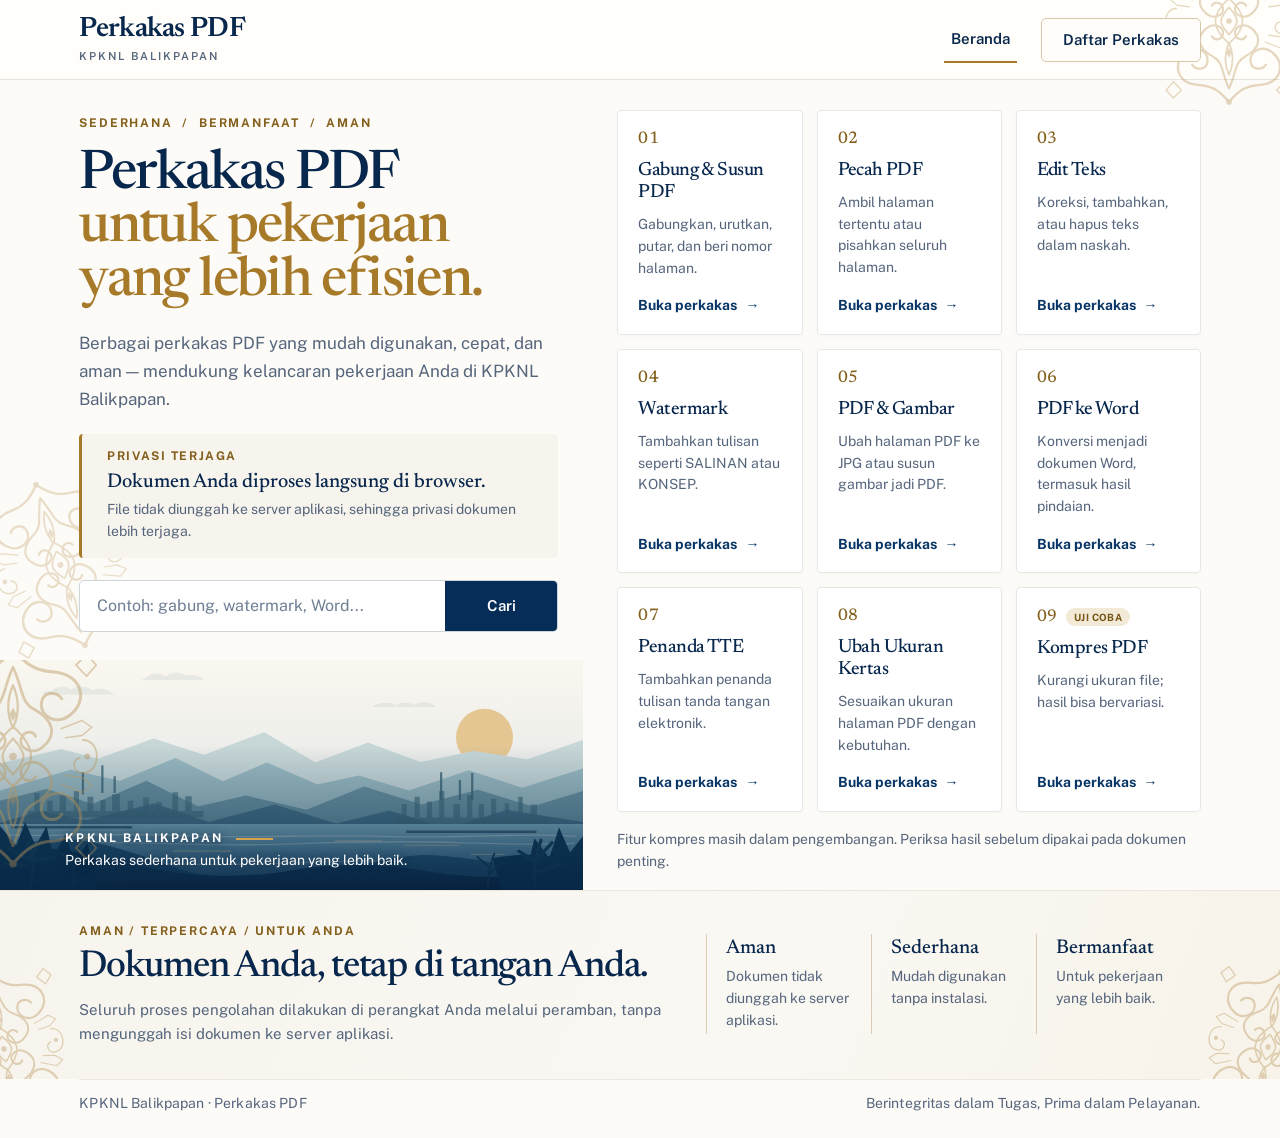
==== index.html @ 6760c109 "Satukan tipografi dan tampilan alat dengan beranda editorial - gaya.css ditulis ulang menjadi satu l" ====
<!DOCTYPE html>
<html lang="id">
<head>
<meta charset="utf-8">
<meta name="viewport" content="width=device-width, initial-scale=1">
<meta name="description" content="Perkakas PDF KPKNL Balikpapan. Gabung, pecah, koreksi, konversi, dan kelola PDF langsung di peramban.">
<title>Perkakas PDF — KPKNL Balikpapan</title>
<link rel="stylesheet" href="gaya.css">
<link rel="stylesheet" href="editorial.css">
</head>
<body class="beranda-editorial">
<a class="lewati-konten" href="#konten">Lewati navigasi</a>

<main id="konten" class="editorial-halaman">
  <div class="editorial-split">
    <div class="editorial-cerita">
      <section class="editorial-pembuka" aria-labelledby="judul-utama">
        <p class="editorial-label">SEDERHANA <span>/</span> BERMANFAAT <span>/</span> AMAN</p>
        <h1 id="judul-utama">Perkakas PDF <span>untuk pekerjaan yang lebih efisien.</span></h1>
        <p class="editorial-deskripsi">Berbagai perkakas PDF yang mudah digunakan, cepat, dan aman — mendukung kelancaran pekerjaan Anda di KPKNL Balikpapan.</p>

        <div class="editorial-privasi">
          <p class="editorial-privasi-label">PRIVASI TERJAGA</p>
          <strong>Dokumen Anda diproses langsung di browser.</strong>
          <p>File tidak diunggah ke server aplikasi, sehingga privasi dokumen lebih terjaga.</p>
        </div>

        <form class="editorial-cari" role="search" id="cariPerkakas">
          <label for="cariAlat" class="sr-only">Cari perkakas PDF</label>
          <div class="editorial-cari-baris">
            <input type="search" id="cariAlat" name="q" autocomplete="off" placeholder="Contoh: gabung, watermark, Word..." aria-controls="daftarAlat">
            <button type="submit">Cari <span aria-hidden="true">→</span></button>
          </div>
          <p class="editorial-bantuan sr-only">Ketik nama atau kegunaan alat; daftar di sebelah akan tersaring.</p>
        </form>
      </section>

      <figure class="editorial-lanskap">
        <img src="ilustrasi-pesisir.svg" alt="Ilustrasi pesisir Kalimantan dengan perbukitan, perairan, dan siluet kota" width="900" height="360">
        <figcaption>
          <span>KPKNL BALIKPAPAN <i aria-hidden="true"></i></span>
          <span>Perkakas sederhana untuk pekerjaan yang lebih baik.</span>
        </figcaption>
      </figure>
    </div>

    <section class="editorial-alat" id="alat" aria-labelledby="judul-alat">
      <header class="editorial-alat-kepala">
        <h2 id="judul-alat" class="sr-only">Daftar Perkakas PDF</h2>
        <p class="editorial-jumlah sr-only" id="jumlahAlat" role="status" aria-live="polite">9 perkakas tersedia</p>
      </header>

      <div class="editorial-kartu-grid" id="daftarAlat">
        <a class="editorial-kartu" href="gabung.html" data-cari="gabung susun halaman urut putar hapus nomor">
          <span class="editorial-kartu-nomor">01</span><strong>Gabung &amp; Susun PDF</strong>
          <span>Gabungkan, urutkan, putar, dan beri nomor halaman.</span><span class="editorial-buka">Buka perkakas <span aria-hidden="true">→</span></span>
        </a>
        <a class="editorial-kartu" href="pecah.html" data-cari="pecah pisah ekstrak halaman">
          <span class="editorial-kartu-nomor">02</span><strong>Pecah PDF</strong>
          <span>Ambil halaman tertentu atau pisahkan seluruh halaman.</span><span class="editorial-buka">Buka perkakas <span aria-hidden="true">→</span></span>
        </a>
        <a class="editorial-kartu" href="koreksi.html" data-cari="edit teks koreksi sunting isi pdf">
          <span class="editorial-kartu-nomor">03</span><strong>Edit Teks</strong>
          <span>Koreksi, tambahkan, atau hapus teks dalam naskah.</span><span class="editorial-buka">Buka perkakas <span aria-hidden="true">→</span></span>
        </a>
        <a class="editorial-kartu" href="tanda-air.html" data-cari="watermark tanda air salinan konsep">
          <span class="editorial-kartu-nomor">04</span><strong>Watermark</strong>
          <span>Tambahkan tulisan seperti SALINAN atau KONSEP.</span><span class="editorial-buka">Buka perkakas <span aria-hidden="true">→</span></span>
        </a>
        <a class="editorial-kartu" href="gambar.html" data-cari="pdf gambar jpg png konversi foto">
          <span class="editorial-kartu-nomor">05</span><strong>PDF &amp; Gambar</strong>
          <span>Ubah halaman PDF ke JPG atau susun gambar jadi PDF.</span><span class="editorial-buka">Buka perkakas <span aria-hidden="true">→</span></span>
        </a>
        <a class="editorial-kartu" href="word.html" data-cari="pdf ke word docx ocr pindai konversi">
          <span class="editorial-kartu-nomor">06</span><strong>PDF ke Word</strong>
          <span>Konversi menjadi dokumen Word, termasuk hasil pindaian.</span><span class="editorial-buka">Buka perkakas <span aria-hidden="true">→</span></span>
        </a>
        <a class="editorial-kartu" href="penanda.html" data-cari="penanda tte elektronik tandatangan tanda tangan">
          <span class="editorial-kartu-nomor">07</span><strong>Penanda TTE</strong>
          <span>Tambahkan penanda tulisan tanda tangan elektronik.</span><span class="editorial-buka">Buka perkakas <span aria-hidden="true">→</span></span>
        </a>
        <a class="editorial-kartu" href="pengubah-uk.html" data-cari="ubah ukuran kertas a4 f4 legal halaman">
          <span class="editorial-kartu-nomor">08</span><strong>Ubah Ukuran Kertas</strong>
          <span>Sesuaikan ukuran halaman PDF dengan kebutuhan.</span><span class="editorial-buka">Buka perkakas <span aria-hidden="true">→</span></span>
        </a>
        <a class="editorial-kartu" href="kompres.html" data-cari="kompres kecilkan ukuran dpi optimasi uji coba">
          <span class="editorial-kartu-nomor">09 <small>UJI COBA</small></span><strong>Kompres PDF</strong>
          <span>Kurangi ukuran file; hasil bisa bervariasi.</span><span class="editorial-buka">Buka perkakas <span aria-hidden="true">→</span></span>
        </a>
      </div>
      <p class="editorial-kosong" id="alatKosong" hidden>Tidak ada perkakas yang cocok. Coba kata kunci lain.</p>
      <p class="editorial-keterangan">Fitur kompres masih dalam pengembangan. Periksa hasil sebelum dipakai pada dokumen penting.</p>
    </section>
  </div>

  <section class="editorial-penutup" aria-labelledby="judul-penutup">
    <div class="editorial-penutup-isi">
      <p class="editorial-label">AMAN / TERPERCAYA / UNTUK ANDA</p>
      <h2 id="judul-penutup">Dokumen Anda, tetap di tangan Anda.</h2>
      <p>Seluruh proses pengolahan dilakukan di perangkat Anda melalui peramban, tanpa mengunggah isi dokumen ke server aplikasi.</p>
    </div>
    <div class="editorial-nilai" aria-label="Keunggulan Perkakas PDF">
      <div><strong>Aman</strong><span>Dokumen tidak diunggah ke server aplikasi.</span></div>
      <div><strong>Sederhana</strong><span>Mudah digunakan tanpa instalasi.</span></div>
      <div><strong>Bermanfaat</strong><span>Untuk pekerjaan yang lebih baik.</span></div>
    </div>
  </section>
  <footer class="editorial-kaki">
    <span>KPKNL Balikpapan · Perkakas PDF</span>
    <span>Berintegritas dalam Tugas, Prima dalam Pelayanan.</span>
  </footer>
</main>

<script src="bersama.js"></script>
<script>
(function () {
  "use strict";
  const form = document.getElementById("cariPerkakas");
  const input = document.getElementById("cariAlat");
  const cards = Array.from(document.querySelectorAll(".editorial-kartu"));
  const status = document.getElementById("jumlahAlat");
  const kosong = document.getElementById("alatKosong");

  function cari() {
    const query = input.value.trim().toLocaleLowerCase("id");
    let terlihat = 0;
    for (const kartu of cards) {
      const teks = (kartu.textContent + " " + kartu.dataset.cari).toLocaleLowerCase("id");
      const cocok = !query || teks.includes(query);
      kartu.hidden = !cocok;
      if (cocok) terlihat++;
    }
    status.textContent = query ? terlihat + " dari " + cards.length + " perkakas cocok" : cards.length + " perkakas tersedia";
    kosong.hidden = terlihat > 0;
  }

  form.addEventListener("submit", function (e) {
    e.preventDefault();
    cari();
    document.getElementById("alat").scrollIntoView({ behavior: "auto", block: "start" });
  });
  input.addEventListener("input", cari);
  input.addEventListener("keydown", function (e) {
    if (e.key === "Escape" && input.value) {
      input.value = "";
      cari();
    }
  });
})();
</script>
</body>
</html>
---- gaya.css ----
/* ============================================================
   Gaya Bersama Perkakas PDF
   Bahasa desain mengikuti beranda (editorial.css). Judul memakai
   Newsreader, sedangkan isi, isian, dan tombol memakai Public Sans.
   Semua alat memakai berkas ini, jadi ubah warna atau ukuran huruf
   lewat variabel di :root, bukan langsung di tiap halaman.
   ============================================================ */

/* Satu-satunya tempat font dimuat. Halaman alat tidak perlu memasang
   tautan Google Fonts sendiri. */
@import url('https://fonts.googleapis.com/css2?family=Newsreader:opsz,wght@6..72,400;6..72,500;6..72,600&family=Public+Sans:wght@400;500;600;700&display=swap');

:root {
  /* Huruf */
  --huruf-judul: "Newsreader", Georgia, "Times New Roman", serif;
  --huruf-isi: "Public Sans", system-ui, -apple-system, "Segoe UI", sans-serif;

  /* Palet, disamakan dengan beranda */
  --biru-tua: #08274d;
  --biru: #1d4e86;
  --biru-hover: #16446e;
  --biru-muda: #eef2f6;
  --emas: #b8893a;          /* garis, sorotan, dan bingkai fokus */
  --emas-tua: #a77a2a;      /* garis tepi kabar dan penanda aktif */
  --emas-teks: #84601d;     /* teks emas berukuran kecil, kontras 5,5:1 */
  --emas-muda: #f7f4ed;
  --emas-garis: #d7c7aa;
  --putih: #ffffff;
  --latar: #fdfbf7;

  /* Teks dan garis. Kontras --tinta-lembut di atas latar 5,7:1. */
  --tinta: #13294a;
  --tinta-lembut: #55657c;
  --garis: #e6e2d9;
  --garis-fokus: #cfd6dd;

  /* Status */
  --bahaya: #b42318;
  --bahaya-muda: #fdf1ef;
  --hijau: #1b6b35;
  --hijau-muda: #eef7f0;

  /* Bentuk */
  --radius-sm: 4px;
  --radius-md: 6px;
  --radius-lg: 8px;
  --radius-xl: 12px;
  --bayangan-sm: 0 1px 4px rgba(12, 46, 79, 0.04);
  --bayangan-md: 0 3px 12px rgba(16, 43, 80, 0.07);
  --bayangan-lg: 0 10px 25px rgba(16, 43, 80, 0.10);
  --transisi: background-color .16s ease, border-color .16s ease, color .16s ease, box-shadow .16s ease;
}

* { box-sizing: border-box; }

html, body { margin: 0; padding: 0; }

body {
  background: var(--latar);
  color: var(--tinta);
  font-family: var(--huruf-isi);
  font-size: 16px;
  line-height: 1.6;
  -webkit-font-smoothing: antialiased;
  text-rendering: optimizeLegibility;
}

a { color: var(--biru); }
a:hover { color: var(--biru-hover); }

.bungkus {
  max-width: 920px;
  margin: 0 auto;
  padding: 8px 24px 48px;
}
.bungkus.lebar { max-width: 1160px; }

.sembunyi { display: none; }

.lewati-konten {
  position: fixed;
  left: 10px;
  top: -100px;
  padding: 12px 16px;
  z-index: 1000;
  background: var(--putih);
  color: var(--biru-tua);
  font-weight: 600;
}
.lewati-konten:focus { top: 8px; }

/* ---------- Menu atas, sama di beranda dan semua alat ---------- */
.menu {
  position: sticky;
  top: 0;
  z-index: 100;
  isolation: isolate;
  overflow: visible;
  background: #fffefa;
  border-bottom: 1px solid #e8e4db;
}
/* Ornamen Kalimantan di pojok kanan atas, sama seperti beranda. */
.menu::after {
  content: "";
  position: absolute;
  top: -64px;
  right: -34px;
  width: 170px;
  height: 170px;
  background: url("motif-kalimantan.svg") center / contain no-repeat;
  opacity: .37;
  z-index: -1;
  pointer-events: none;
}
.menu-isi {
  max-width: 1550px;
  margin: 0 auto;
  min-height: 79px;
  padding: 10px clamp(18px, 6.2vw, 94px);
  display: flex;
  align-items: center;
  gap: 14px;
  background: transparent !important;
}
.menu-nama {
  margin-right: auto;
  color: var(--biru-tua);
  font: 600 28px/1.05 var(--huruf-judul);
  letter-spacing: -.025em;
  text-decoration: none;
}
.menu-nama:hover { color: var(--biru-tua); }
.menu-nama small {
  display: block;
  margin-top: 4px;
  color: var(--tinta-lembut);
  font: 600 11px/1.4 var(--huruf-isi);
  letter-spacing: .18em;
}
.menu-beranda {
  color: var(--biru-tua);
  font-size: 15px;
  font-weight: 600;
  text-decoration: none;
  padding: 10px 7px;
  margin-right: 10px;
  border-bottom: 2px solid transparent;
}
.menu-beranda:hover { color: var(--biru-tua); border-bottom-color: var(--emas-garis); }
.menu-beranda[aria-current="page"] { border-bottom-color: var(--emas-tua); }
.menu-nama:focus-visible,
.menu-beranda:focus-visible { outline: 3px solid var(--emas-tua); outline-offset: 3px; }

.menu-dropdown-wrapper { position: relative; display: inline-block; }
.menu-dropdown-btn {
  display: flex;
  align-items: center;
  gap: 8px;
  padding: 12px 21px;
  background: #fffdfa;
  border: 1px solid var(--emas-garis);
  border-radius: 5px;
  color: var(--biru-tua);
  font: 600 15px/1.2 var(--huruf-isi);
  cursor: pointer;
  transition: var(--transisi);
}
.menu-dropdown-btn:hover,
.menu-dropdown-btn[aria-expanded="true"] { background: #f9f5ed; border-color: var(--emas-tua); }
.menu-dropdown-btn:focus-visible { outline: 3px solid var(--emas-tua); outline-offset: 3px; }
.menu-dropdown-btn .panah { font-size: 11px; transition: transform .2s ease; }
.menu-dropdown-wrapper.terbuka .menu-dropdown-btn .panah { transform: rotate(180deg); }

.menu-dropdown-content {
  display: none;
  position: absolute;
  right: 0;
  top: calc(100% + 8px);
  min-width: 260px;
  max-height: min(70vh, 540px);
  overflow-y: auto;
  background: var(--putih);
  border: 1px solid var(--garis);
  border-radius: var(--radius-sm);
  box-shadow: var(--bayangan-lg);
  z-index: 1000;
}
.menu-dropdown-wrapper.terbuka .menu-dropdown-content { display: block; }
.menu-dropdown-content a {
  display: block;
  padding: 12px 18px;
  color: var(--tinta) !important;
  font-size: 15px;
  font-weight: 500;
  text-decoration: none;
  border-bottom: 1px solid var(--garis);
  border-left: 3px solid transparent;
  transition: var(--transisi);
}
.menu-dropdown-content a:last-child { border-bottom: 0; }
.menu-dropdown-content a:hover { background: #f9f5ed; }
.menu-dropdown-content a.aktif {
  background: var(--emas-muda);
  border-left-color: var(--emas-tua);
  font-weight: 700;
}
.menu-dropdown-content a:focus-visible { outline: 3px solid var(--emas-tua); outline-offset: -3px; }

/* ---------- Kop halaman alat ----------
   Kop terang seperti bagian pembuka beranda, dengan label nomor perkakas
   berwarna emas, judul Newsreader, dan ornamen Kalimantan di kanan. */
.kop {
  position: relative;
  overflow: hidden;
  background: linear-gradient(110deg, #f9f6ef, var(--latar) 62%);
  border-bottom: 1px solid var(--garis);
  color: var(--biru-tua);
}
.kop::before {
  content: "";
  position: absolute;
  top: -40px;
  right: clamp(-90px, -4vw, -30px);
  width: 210px;
  height: 270px;
  background: url("motif-kalimantan.svg") center / contain no-repeat;
  opacity: .32;
  transform: rotate(12deg);
  pointer-events: none;
}
.kop-isi {
  position: relative;
  z-index: 1;
  max-width: 920px;
  margin: 0 auto;
  padding: 44px 24px 38px;
}
.kop-isi.lebar { max-width: 1160px; }
.kop-label {
  margin: 0 0 14px;
  color: var(--emas-teks);
  font-size: 12px;
  font-weight: 700;
  letter-spacing: .16em;
  line-height: 1.5;
  text-transform: uppercase;
}
.kop-label a { color: inherit; text-decoration: none; }
.kop-label a:hover { text-decoration: underline; }
.kop h1 {
  margin: 0 0 14px;
  color: var(--biru-tua);
  font: 500 clamp(38px, 4.6vw, 56px)/1.05 var(--huruf-judul);
  letter-spacing: -.03em;
}
.kop p {
  margin: 0;
  max-width: 62ch;
  color: var(--tinta-lembut);
  font-size: 17px;
  line-height: 1.65;
}
.kop em {
  color: var(--emas-teks);
  font-style: normal;
  font-weight: 600;
}

/* ---------- Bagian langkah ----------
   Tiap langkah menjadi panel putih bergaris tipis seperti kartu beranda,
   supaya urutan kerja mudah diikuti. */
section { padding-top: 0; }
.bungkus > section,
.bungkus > form > section {
  margin-top: 24px;
  padding: 28px 32px 32px;
  background: var(--putih);
  border: 1px solid var(--garis);
  border-radius: var(--radius-sm);
  box-shadow: var(--bayangan-sm);
}
.bungkus > section.sembunyi,
.bungkus > form > section.sembunyi { display: none; }

.nomor {
  margin: 0 0 6px;
  color: var(--emas-teks);
  font-family: var(--huruf-isi);
  font-size: 12px;
  font-weight: 700;
  letter-spacing: .16em;
  line-height: 1.5;
  text-transform: uppercase;
}

h2 {
  margin: 0 0 18px;
  color: var(--biru-tua);
  font: 500 30px/1.15 var(--huruf-judul);
  letter-spacing: -.02em;
}

h3 {
  margin: 0 0 10px;
  color: var(--biru-tua);
  font: 500 22px/1.2 var(--huruf-judul);
  letter-spacing: -.015em;
}

/* ---------- Kotak unggah ---------- */
.jatuhan {
  padding: 44px 28px;
  background: #fbfaf6;
  border: 1.5px dashed #abb9c9;
  border-radius: var(--radius-md);
  text-align: center;
  cursor: pointer;
  transition: var(--transisi);
}
.jatuhan:hover, .jatuhan.aktif { background: var(--emas-muda); border-color: var(--emas-tua); }
.jatuhan:focus-visible { outline: 3px solid var(--emas-tua); outline-offset: 3px; }
.jatuhan strong {
  display: block;
  margin-bottom: 6px;
  color: var(--biru-tua);
  font: 500 23px/1.25 var(--huruf-judul);
  letter-spacing: -.01em;
}
.jatuhan span { color: var(--tinta-lembut); font-size: 15px; }

/* Kabar yang muncul tepat di bawah kotak unggah diberi jarak. */
.jatuhan ~ .kabar { margin-top: 14px; }

.keterangan-berkas { margin-top: 14px; font-size: 15px; color: var(--tinta-lembut); }

/* ---------- Isian ---------- */
label {
  display: block;
  margin-bottom: 8px;
  color: var(--tinta);
  font-size: 15px;
  font-weight: 600;
}

/* 16px mencegah peramban ponsel memperbesar layar saat isian disentuh. */
input[type=text], input[type=number], input[type=search], select, textarea {
  width: 100%;
  padding: 11px 14px;
  font-family: inherit;
  font-size: 16px;
  color: var(--tinta);
  background: var(--putih);
  border: 1px solid var(--garis-fokus);
  border-radius: 5px;
  transition: var(--transisi);
}
input::placeholder, textarea::placeholder { color: #6f7f94; opacity: 1; }
textarea { min-height: 120px; line-height: 1.6; resize: vertical; }
input:focus-visible, select:focus-visible, textarea:focus-visible {
  outline: 3px solid #cad9e8;
  outline-offset: 1px;
  border-color: var(--biru);
}
input[type=checkbox], input[type=radio] { accent-color: var(--biru-tua); }

.isian { margin-bottom: 22px; }
.isian-baris { display: flex; gap: 20px; flex-wrap: wrap; }
.isian-baris .isian { flex: 1 1 220px; }

/* ---------- Tombol ---------- */
.tombol {
  display: inline-flex;
  align-items: center;
  justify-content: center;
  gap: 8px;
  min-height: 46px;
  padding: 11px 22px;
  font: 600 15px/1.25 var(--huruf-isi);
  color: var(--putih);
  background: var(--biru-tua);
  border: 1px solid var(--biru-tua);
  border-radius: 5px;
  cursor: pointer;
  transition: var(--transisi);
}
.tombol:hover { background: var(--biru-hover); border-color: var(--biru-hover); }
.tombol.sekunder { color: var(--biru-tua); background: var(--putih); border-color: var(--emas-garis); }
.tombol.sekunder:hover { background: #f9f5ed; border-color: var(--emas-tua); }
.tombol.kecil { min-height: 38px; padding: 7px 15px; font-size: 14px; }
.tombol:focus-visible { outline: 3px solid var(--emas-tua); outline-offset: 2px; }
/* Tombol mati tetap terbaca supaya pengguna tahu tombol itu ada. */
.tombol:disabled,
.tombol.sekunder:disabled {
  color: var(--tinta-lembut);
  background: #efede7;
  border-color: #e2ded4;
  cursor: not-allowed;
}

.baris-tombol { display: flex; gap: 12px; flex-wrap: wrap; margin-top: 26px; }

/* ---------- Kabar dan catatan ---------- */
.kabar {
  margin: 0 0 22px;
  padding: 14px 20px;
  font-size: 15px;
  line-height: 1.6;
  color: var(--tinta);
  background: var(--emas-muda);
  border-left: 3px solid var(--emas-tua);
  border-radius: var(--radius-sm);
}
.kabar.gagal { color: #8f1d14; background: var(--bahaya-muda); border-left-color: var(--bahaya); }
.kabar.beres { color: var(--hijau); background: var(--hijau-muda); border-left-color: var(--hijau); }
.kabar:empty { display: none; }
.kabar ul { margin: 8px 0 0 20px; padding: 0; }
.kabar b, .kabar strong { color: var(--biru-tua); }
.kabar.gagal b, .kabar.gagal strong { color: inherit; }
/* Catatan tetap di bagian atas alat, misalnya batas kemampuan alat.
   Judulnya memakai Newsreader seperti kotak privasi di beranda. */
.kabar.catatan > b:first-child {
  display: block;
  margin-bottom: 2px;
  font: 500 19px/1.3 var(--huruf-judul);
}

.petunjuk { margin-top: 14px; color: var(--tinta-lembut); font-size: 15px; line-height: 1.6; }

/* ---------- Komponen lama yang masih dipakai beberapa alat ---------- */
.janji {
  margin-top: 28px;
  padding: 22px 26px;
  background: var(--emas-muda);
  border-left: 3px solid var(--emas-tua);
  border-radius: var(--radius-sm);
}
.janji h3 { margin-top: 0; }
.janji p { margin: 0; color: var(--tinta-lembut); }

.petak {
  display: grid;
  gap: 14px;
  grid-template-columns: repeat(auto-fill, minmax(260px, 1fr));
  margin-top: 16px;
}
.kartu {
  display: flex;
  flex-direction: column;
  padding: 20px;
  color: inherit;
  text-decoration: none;
  background: var(--putih);
  border: 1px solid #e7e7e5;
  border-radius: var(--radius-sm);
  transition: var(--transisi);
}
.kartu:hover { border-color: #c6a36a; background: #fffdf8; }
.kartu:focus-visible { outline: 3px solid var(--emas-tua); outline-offset: 3px; }
.kartu strong {
  display: block;
  margin-bottom: 8px;
  color: var(--biru-tua);
  font: 500 22px/1.15 var(--huruf-judul);
}
.kartu span { font-size: 15px; line-height: 1.55; color: var(--tinta-lembut); }

/* ---------- Panggung kanvas dan rak halaman ---------- */
.panggung {
  position: relative;
  display: inline-block;
  max-width: 100%;
  overflow: hidden;
  background: var(--putih);
  border: 1px solid var(--garis);
  border-radius: var(--radius-sm);
  box-shadow: var(--bayangan-md);
}
.panggung canvas { display: block; max-width: 100%; height: auto; }

.rak {
  display: grid;
  gap: 16px;
  grid-template-columns: repeat(auto-fill, minmax(150px, 1fr));
  margin-top: 12px;
}
.ubin {
  position: relative;
  padding: 10px;
  text-align: center;
  background: var(--putih);
  border: 1px solid var(--garis);
  border-radius: var(--radius-sm);
  transition: var(--transisi);
}
.ubin.terpilih { background: var(--emas-muda); border-color: var(--emas); box-shadow: 0 0 0 2px var(--emas); }
.ubin.dibuang { opacity: .35; filter: grayscale(1); }
.ubin canvas {
  display: block;
  max-width: 100%;
  height: auto;
  margin: 0 auto;
  border: 1px solid var(--garis);
  border-radius: 3px;
}
.ubin-nomor { margin-top: 8px; color: var(--biru-tua); font-size: 14px; font-weight: 700; }
.ubin-alat { display: flex; flex-wrap: wrap; justify-content: center; gap: 4px; margin-top: 8px; }
.ubin-alat button {
  min-height: 34px;
  padding: 6px 10px;
  font: 600 13px/1.2 var(--huruf-isi);
  color: var(--biru-tua);
  background: var(--putih);
  border: 1px solid var(--garis-fokus);
  border-radius: var(--radius-sm);
  cursor: pointer;
  transition: var(--transisi);
}
.ubin-alat button:hover { background: #f9f5ed; border-color: var(--emas-tua); }
.ubin-alat button:focus-visible { outline: 2px solid var(--emas-tua); outline-offset: 1px; }

/* ---------- Daftar berkas ---------- */
.daftar { list-style: none; margin: 12px 0 0; padding: 0; }
.daftar li {
  display: flex;
  align-items: center;
  gap: 16px;
  margin-bottom: 10px;
  padding: 14px 18px;
  background: var(--putih);
  border: 1px solid var(--garis);
  border-radius: var(--radius-sm);
  transition: var(--transisi);
}
.daftar li:hover { border-color: var(--garis-fokus); }
.daftar .urut { min-width: 28px; color: var(--emas-teks); font: 500 17px/1 var(--huruf-judul); }
.daftar .nama {
  flex: 1;
  overflow: hidden;
  text-overflow: ellipsis;
  white-space: nowrap;
  font-size: 15px;
  font-weight: 500;
}
.daftar .rinci { font-size: 14px; color: var(--tinta-lembut); white-space: nowrap; }

/* ---------- Kaki halaman, sama dengan kaki beranda ---------- */
footer {
  display: flex;
  justify-content: space-between;
  flex-wrap: wrap;
  gap: 6px 24px;
  margin-top: 56px;
  padding: 16px 0 8px;
  border-top: 1px solid var(--garis);
  color: var(--tinta-lembut);
  font-size: 14px;
  line-height: 1.55;
}

/* ---------- Ponsel ---------- */
@media (max-width: 700px) {
  .menu-isi { min-height: 69px; padding: 10px 18px; gap: 8px; }
  .menu-nama { font-size: 23px; }
  .menu-nama small { font-size: 10px; letter-spacing: .14em; }
  .menu-beranda { display: none; }
  .menu-dropdown-btn { padding: 11px 13px; font-size: 14px; }
  .menu-dropdown-content { max-width: min(90vw, 320px); }
  .kop-isi { padding: 32px 18px 28px; }
  .kop p { font-size: 16px; }
  .kop::before { width: 140px; height: 180px; top: -30px; right: -60px; opacity: .25; }
  .bungkus { padding: 4px 14px 40px; }
  .bungkus > section,
  .bungkus > form > section { margin-top: 16px; padding: 22px 18px 24px; }
  h2 { font-size: 26px; }
  .jatuhan { padding: 32px 18px; }
  .jatuhan strong { font-size: 21px; }
}

@media (prefers-reduced-motion: reduce) {
  * { transition: none !important; animation: none !important; }
}
---- editorial.css ----
/*
 * Perkakas PDF | Editorial Split v2
 * Dirancang mengikuti mockup terpilih: 3 × 3 tool catalog, kiri narasi,
 * ilustrasi pesisir, dan ornamen geometris/organik terinspirasi Kalimantan.
 * Semua aturan beranda dibatasi ke body.beranda-editorial.
 */
body.beranda-editorial {
  --editorial-navy: #08274d;
  --editorial-gold: #a77a2a;
  --editorial-muted: #55657c;
  --editorial-gold-text: #84601d;
  --editorial-paper: #fdfbf7;
  --editorial-line: #e9e5dd;
  --editorial-gutter: clamp(18px, 6.2vw, 94px);
  --editorial-column-gap: clamp(22px, 3.85vw, 56px);
  margin: 0;
  background: var(--editorial-paper);
  color: var(--editorial-navy);
  font-family: "Public Sans", sans-serif;
  font-size: 15px;
}
.beranda-editorial *,
.beranda-editorial *::before,
.beranda-editorial *::after { box-sizing: border-box; }
.beranda-editorial body::before,
body.beranda-editorial::before { display: none !important; }
.beranda-editorial .sr-only {
  position: absolute !important;
  width: 1px !important;
  height: 1px !important;
  padding: 0 !important;
  margin: -1px !important;
  overflow: hidden !important;
  clip: rect(0, 0, 0, 0) !important;
  white-space: nowrap !important;
  border: 0 !important;
}

/* Menu atas kini diatur bersama di gaya.css supaya sama di semua halaman. */

/* Editorial split: kanan mulai dengan alat, bukan blok header tambahan. */
.beranda-editorial .editorial-halaman {
  max-width: 1550px;
  margin: 0 auto;
  padding: 0 var(--editorial-gutter);
}
.beranda-editorial .editorial-split {
  display: grid;
  grid-template-columns: minmax(0, .456fr) minmax(0, .544fr);
  column-gap: var(--editorial-column-gap);
  align-items: stretch;
}
.beranda-editorial .editorial-cerita {
  min-width: 0;
  display: flex;
  flex-direction: column;
  position: relative;
}
.beranda-editorial .editorial-cerita::before {
  content: "";
  position: absolute;
  top: 340px;
  left: calc(var(--editorial-gutter) * -1.12);
  width: clamp(90px, 11vw, 160px);
  height: 290px;
  background: url("motif-kalimantan.svg") center / contain no-repeat;
  opacity: .29;
  pointer-events: none;
  transform: rotate(-17deg);
}
.beranda-editorial .editorial-pembuka {
  z-index: 1;
  padding: 34px 10px 0 0;
}
.beranda-editorial .editorial-label {
  color: var(--editorial-gold-text);
  font-family: "Public Sans", sans-serif;
  font-size: 12px;
  font-weight: 700;
  letter-spacing: .15em;
  line-height: 1.55;
  text-transform: uppercase;
}
.beranda-editorial .editorial-pembuka > .editorial-label { margin: 0 0 16px; }
.beranda-editorial .editorial-label span { padding: 0 5px; }
.beranda-editorial h1,
.beranda-editorial h2,
.beranda-editorial .editorial-kartu strong {
  font-family: "Newsreader", Georgia, serif;
  letter-spacing: -.03em;
  font-weight: 500;
}
.beranda-editorial h1 {
  color: var(--editorial-navy);
  font-size: clamp(44px, 4.25vw, 65px);
  line-height: .99;
  margin: 0 0 19px;
  max-width: 600px;
}
.beranda-editorial h1 span { display: block; color: var(--editorial-gold); }
.beranda-editorial .editorial-deskripsi {
  max-width: 53ch;
  color: var(--editorial-muted);
  font-size: 17px;
  font-weight: 400;
  line-height: 1.65;
  margin: 0 0 21px;
}
.beranda-editorial .editorial-privasi {
  background: #f7f4ed;
  border: 0;
  border-left: 3px solid var(--editorial-gold);
  border-radius: 4px;
  display: block;
  padding: 13px 21px 15px 25px;
  margin: 0 0 22px;
  max-width: 600px;
  min-height: 105px;
}
.beranda-editorial .editorial-privasi .editorial-privasi-label {
  font-size: 12px;
  line-height: 1.5;
  letter-spacing: .13em;
  color: var(--editorial-gold-text);
  font-weight: 700;
  margin: 0 0 5px;
}
.beranda-editorial .editorial-privasi strong {
  display: block;
  font: 500 20px/1.25 "Newsreader", Georgia, serif;
  color: var(--editorial-navy);
  margin: 0 0 4px;
}
.beranda-editorial .editorial-privasi > p:last-child {
  border: 0;
  padding: 0;
  margin: 0;
  font-size: 14px;
  line-height: 1.55;
  color: var(--editorial-muted);
}
.beranda-editorial .editorial-cari {
  display: block;
  margin: 0;
  max-width: 600px;
}
.beranda-editorial .editorial-cari-baris {
  display: flex;
  overflow: hidden;
  background: white;
  border: 1px solid #ced5da;
  border-radius: 5px;
}
.beranda-editorial .editorial-cari-baris:focus-within { outline: 3px solid #cad9e8; outline-offset: 1px; }
.beranda-editorial #cariAlat {
  flex: 1 1 auto;
  min-width: 0;
  margin: 0;
  width: 100%;
  border: 0;
  border-radius: 0;
  outline: 0;
  box-shadow: none;
  background: transparent;
  color: var(--editorial-navy);
  font-size: 16px;
  min-height: 50px;
  padding: 12px 17px;
}
.beranda-editorial #cariAlat::placeholder { color: #6f7f94; opacity: 1; }
.beranda-editorial .editorial-cari button {
  flex: none;
  min-width: 112px;
  min-height: 48px;
  border: 0;
  border-radius: 0;
  background: #062d58;
  color: white;
  font: 600 15px "Public Sans", sans-serif;
  cursor: pointer;
  padding: 10px 19px;
}
.beranda-editorial .editorial-cari button:hover { background: #16446e; }
.beranda-editorial .editorial-cari button:focus-visible { outline: 3px solid #c5a15b; outline-offset: -3px; }
.beranda-editorial .editorial-cari button span { display: none; }

/* Artwork pesisir: full bleed ke tepi kiri, captions di atas artwork. */
.beranda-editorial .editorial-lanskap {
  margin: auto -15px 0 calc(var(--editorial-gutter) * -1);
  position: relative;
  overflow: hidden;
  height: clamp(215px, 18vw, 264px);
  background: #a6bbc2;
}
.beranda-editorial .editorial-lanskap::before {
  content: "";
  position: absolute;
  z-index: 1;
  width: 180px;
  height: 240px;
  top: -24px;
  left: -77px;
  background: url("motif-kalimantan.svg") center / contain no-repeat;
  opacity: .43;
  pointer-events: none;
}
.beranda-editorial .editorial-lanskap::after {
  content: "";
  position: absolute;
  inset: 37% 0 0;
  background: linear-gradient(to bottom, transparent, rgba(3,34,61,.25) 45%, rgba(3,30,59,.65));
  pointer-events: none;
}
.beranda-editorial .editorial-lanskap img {
  display: block;
  width: 100%;
  height: 100%;
  object-fit: cover;
  object-position: center 48%;
}
.beranda-editorial .editorial-lanskap figcaption {
  z-index: 2;
  position: absolute;
  left: clamp(36px,5.1vw,82px);
  bottom: 20px;
  right: 18px;
  color: #fff;
  display: grid;
  gap: 4px;
  font-size: 14px;
  line-height: 1.4;
  text-shadow: 0 1px 8px #102943;
}
.beranda-editorial .editorial-lanskap figcaption span:first-child {
  font-size: 12px;
  font-weight: 700;
  letter-spacing: .18em;
}
.beranda-editorial .editorial-lanskap figcaption i {
  display: inline-block;
  background: #d4a34d;
  width: 37px;
  height: 2px;
  margin-left: 8px;
  vertical-align: middle;
}

/* 9 alat yang benar-benar ada, 3 kolom seperti mockup pada desktop. */
.beranda-editorial .editorial-alat {
  padding: 30px 0 18px;
  min-width: 0;
  scroll-margin-top: 95px;
}
.beranda-editorial .editorial-alat-kepala { margin: 0; padding: 0; }
.beranda-editorial .editorial-kartu-grid {
  display: grid;
  grid-template-columns: repeat(3, minmax(0,1fr));
  grid-auto-rows: minmax(209px,auto);
  gap: 14px;
}
.beranda-editorial .editorial-kartu {
  display: flex;
  flex-direction: column;
  align-items: flex-start;
  min-width: 0;
  min-height: 209px;
  padding: 20px 20px 18px;
  background: #fff;
  border: 1px solid #e7e7e5;
  border-radius: 4px;
  color: var(--editorial-navy);
  text-decoration: none;
  box-shadow: 0 1px 6px rgba(12,46,79,.022);
  transition: border-color .16s ease, background-color .16s ease;
}
.beranda-editorial .editorial-kartu:hover {
  border-color: #c6a36a;
  background: #fffdf8;
  transform: none;
  box-shadow: 0 1px 8px rgba(12,46,79,.045);
}
.beranda-editorial .editorial-kartu:focus-visible { outline: 3px solid var(--editorial-gold); outline-offset: 3px; }
.beranda-editorial .editorial-kartu[hidden] { display: none !important; }
.beranda-editorial .editorial-kartu-nomor {
  display: flex;
  flex-wrap: wrap;
  align-items: center;
  column-gap: 8px;
  row-gap: 3px;
  font: 500 17px/1 "Newsreader", Georgia, serif;
  letter-spacing: .04em;
  color: var(--editorial-gold-text);
  margin-bottom: 12px;
}
.beranda-editorial .editorial-kartu-nomor small {
  display: inline-block;
  margin: 0;
  padding: 4px 8px;
  background: #f2e9d7;
  border-radius: 12px;
  color: #765412;
  font: 700 10px/1 "Public Sans",sans-serif;
  letter-spacing: .04em;
}
.beranda-editorial .editorial-kartu strong {
  display: block;
  color: var(--editorial-navy);
  font-size: clamp(17px, 1.5vw, 22px);
  line-height: 1.15;
  margin: 0 0 10px;
  overflow-wrap: break-word;
}
.beranda-editorial .editorial-kartu > span:nth-child(3) {
  color: var(--editorial-muted);
  font-size: 14px;
  line-height: 1.55;
}
.beranda-editorial .editorial-kartu .editorial-buka {
  margin-top: auto;
  padding-top: 17px;
  color: #073565;
  font-size: 14px;
  font-weight: 700;
  line-height: 1.4;
}
.beranda-editorial .editorial-kartu .editorial-buka span { margin-left: 5px; }
.beranda-editorial .editorial-keterangan {
  color: var(--editorial-muted);
  font-size: 14px;
  line-height: 1.55;
  margin: 17px 0 0;
}
.beranda-editorial .editorial-kosong {
  background: #f8f4eb;
  padding: 18px 22px;
  border-left: 3px solid #aa8444;
  color: var(--editorial-muted);
  font-size: 15px;
}
.beranda-editorial .editorial-kosong[hidden] { display: none; }

/* Pita privasi: layout editorial dengan 3 butir manfaat. */
.beranda-editorial .editorial-penutup {
  margin: 0 calc(var(--editorial-gutter) * -1);
  padding: 31px var(--editorial-gutter) 33px;
  background: linear-gradient(110deg,#f7f4ed,#faf8f3 60%,#f7f3e9);
  border-top: 1px solid #ece5d9;
  border-bottom: 0;
  border-radius: 0;
  display: grid;
  grid-template-columns: minmax(0,1.18fr) minmax(0,1fr);
  align-items: center;
  gap: 43px;
  position: relative;
  overflow: hidden;
}
.beranda-editorial .editorial-penutup::before,
.beranda-editorial .editorial-penutup::after {
  content: "";
  position: absolute;
  pointer-events: none;
  background: url("motif-kalimantan.svg") center / contain no-repeat;
  opacity: .4;
  width: 128px;
  height: 180px;
}
.beranda-editorial .editorial-penutup::before { left: -60px; bottom: -60px; transform: rotate(-10deg); }
.beranda-editorial .editorial-penutup::after { right: -52px; bottom: -58px; transform: rotate(10deg); }
.beranda-editorial .editorial-penutup-isi { position: relative; z-index: 1; }
.beranda-editorial .editorial-penutup .editorial-label { margin: 0 0 8px; }
.beranda-editorial .editorial-penutup h2 {
  color: var(--editorial-navy);
  font-size: clamp(26px, 2.9vw, 42px);
  line-height: 1.05;
  margin: 0 0 10px;
}
.beranda-editorial .editorial-penutup-isi > p:last-child {
  color: var(--editorial-muted);
  font-size: 15px;
  line-height: 1.6;
  margin: 0;
}
.beranda-editorial .editorial-nilai {
  display: grid;
  grid-template-columns: repeat(3,minmax(0,1fr));
  position: relative;
  z-index: 1;
}
.beranda-editorial .editorial-nilai > div { min-width: 0; padding: 3px 19px; border-left: 1px solid #daccb2; }
.beranda-editorial .editorial-nilai strong {
  display: block;
  font: 500 20px/1.15 "Newsreader",Georgia,serif;
  color: var(--editorial-navy);
  margin-bottom: 6px;
}
.beranda-editorial .editorial-nilai span { display: block; font-size: 14px; line-height: 1.55; color: var(--editorial-muted); }
.beranda-editorial .editorial-kaki {
  margin: 0;
  border-top: 1px solid #eee9e0;
  padding: 13px 0 23px;
  display: flex;
  justify-content: space-between;
  flex-wrap: wrap;
  gap: 5px 20px;
  color: var(--editorial-muted);
  font-size: 14px;
  letter-spacing: .01em;
}
.beranda-editorial .editorial-kaki::before,
.beranda-editorial .editorial-kaki::after { display: none; }

/* Responsive: desktop 3 × 3, medium 2 kolom, mobile 1 kolom. */
@media (max-width: 1230px) and (min-width: 1041px) {
  .beranda-editorial .editorial-kartu-grid { grid-template-columns: repeat(2,minmax(0,1fr)); }
  .beranda-editorial .editorial-kartu { min-height: 158px; }
  .beranda-editorial .editorial-pembuka { padding-top: 30px; }
  .beranda-editorial h1 { font-size: clamp(43px,4.35vw,55px); }
}
@media (max-width: 1040px) {
  .beranda-editorial .editorial-split { grid-template-columns: 1fr; }
  .beranda-editorial .editorial-pembuka { padding: 38px 0 30px; }
  .beranda-editorial h1 { max-width: 680px; font-size: clamp(48px, 6.3vw, 73px); }
  .beranda-editorial .editorial-deskripsi { max-width: 620px; }
  .beranda-editorial .editorial-privasi,
  .beranda-editorial .editorial-cari { max-width: 620px; }
  .beranda-editorial .editorial-lanskap { margin: 10px calc(var(--editorial-gutter) * -1) 0; height: 265px; }
  .beranda-editorial .editorial-cerita::before { left: -70px; top: 350px; }
  .beranda-editorial .editorial-alat { padding: 29px 0 35px; }
  .beranda-editorial .editorial-kartu-grid { grid-template-columns: repeat(3, minmax(0,1fr)); grid-auto-rows: minmax(185px,auto); }
  .beranda-editorial .editorial-kartu { min-height: 185px; }
  .beranda-editorial .editorial-penutup { grid-template-columns: 1fr; gap: 24px; }
  .beranda-editorial .editorial-nilai { max-width: 690px; }
}
@media (max-width: 700px) {
  .beranda-editorial .editorial-pembuka { padding: 30px 0 24px; }
  .beranda-editorial h1 { font-size: clamp(42px, 9.5vw, 64px); }
  .beranda-editorial .editorial-deskripsi { font-size: 16px; }
  .beranda-editorial .editorial-kartu-grid { grid-template-columns: repeat(2,minmax(0,1fr)); grid-auto-rows: minmax(175px,auto); gap: 11px; }
  .beranda-editorial .editorial-kartu { padding: 16px 15px; min-height: 175px; }
  .beranda-editorial .editorial-kartu strong { font-size: 19px; }
  .beranda-editorial .editorial-kartu > span:nth-child(3) { font-size: 14px; }
  .beranda-editorial .editorial-lanskap { height: 225px; }
  .beranda-editorial .editorial-nilai { gap: 0; }
  .beranda-editorial .editorial-nilai > div { padding: 3px 12px; }
}
@media (max-width: 440px) {
  .beranda-editorial .editorial-kartu-grid { grid-template-columns: 1fr; grid-auto-rows: auto; }
  .beranda-editorial .editorial-kartu { min-height: 120px; }
  .beranda-editorial .editorial-kartu strong { font-size: 22px; }
  .beranda-editorial .editorial-kartu-nomor { margin-bottom: 6px; }
  .beranda-editorial .editorial-privasi { padding: 14px 17px; }
  .beranda-editorial .editorial-cari button { min-width: 80px; }
  .beranda-editorial .editorial-nilai { grid-template-columns: 1fr; gap: 15px; }
}
@media (prefers-reduced-motion: reduce) {
  .beranda-editorial .editorial-kartu { transition: none; }
}
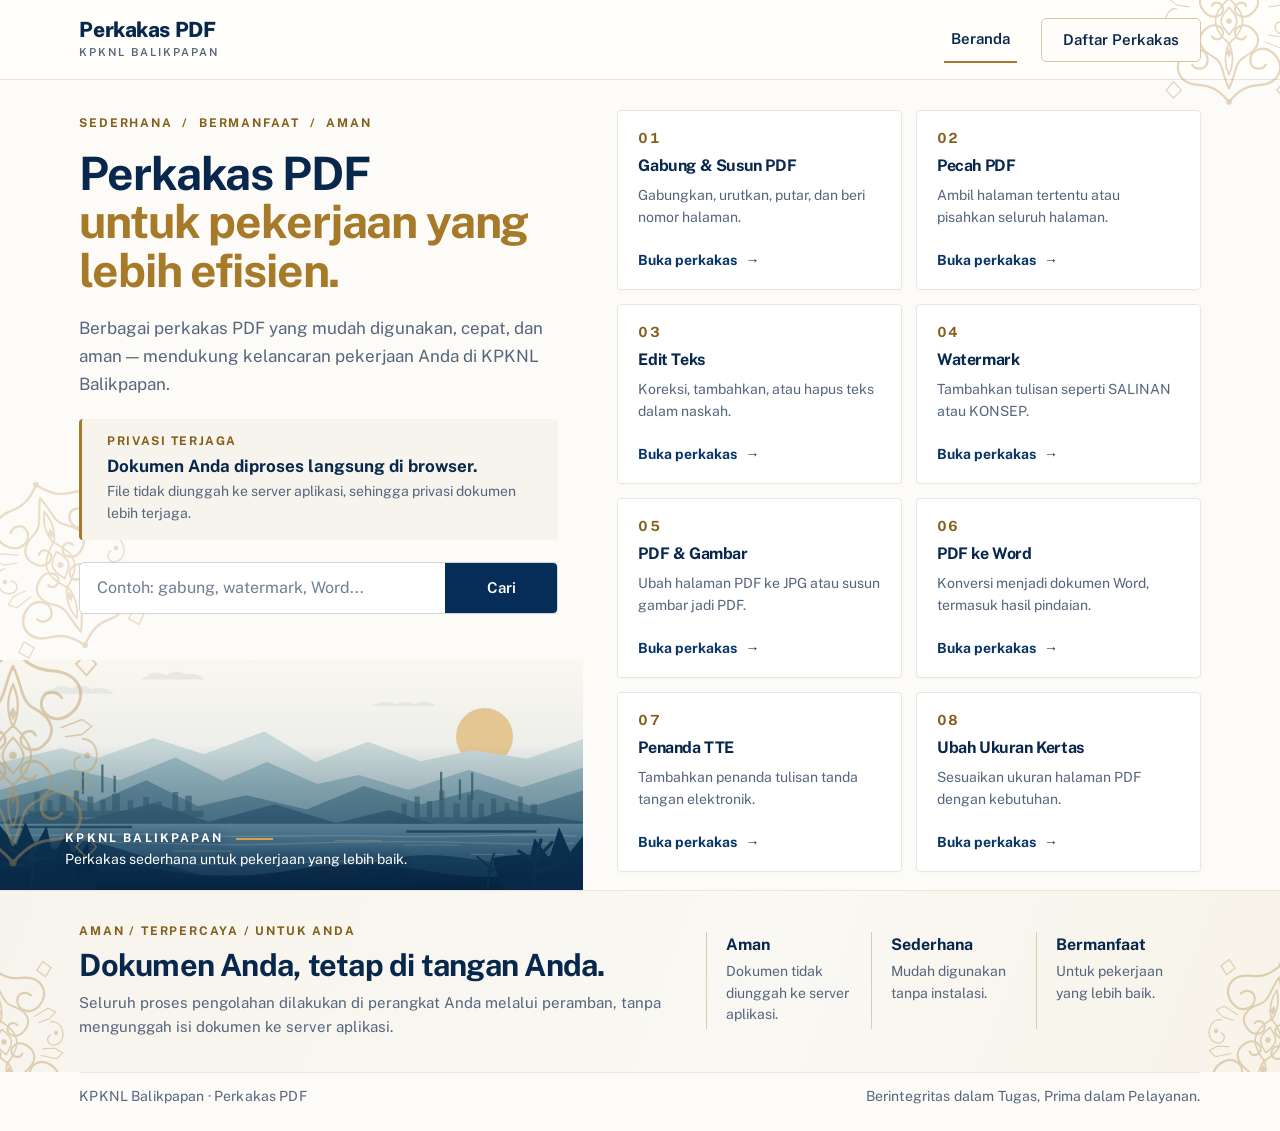
==== commit fd88678e: "Pakai Public Sans di seluruh situs dan keluarkan Kompres PDF dari daftar - Newsreader diganti Public" ====
--- a/index.html
+++ b/index.html
@@ -47,7 +47,7 @@
     <section class="editorial-alat" id="alat" aria-labelledby="judul-alat">
       <header class="editorial-alat-kepala">
         <h2 id="judul-alat" class="sr-only">Daftar Perkakas PDF</h2>
-        <p class="editorial-jumlah sr-only" id="jumlahAlat" role="status" aria-live="polite">9 perkakas tersedia</p>
+        <p class="editorial-jumlah sr-only" id="jumlahAlat" role="status" aria-live="polite">8 perkakas tersedia</p>
       </header>
 
       <div class="editorial-kartu-grid" id="daftarAlat">
@@ -83,13 +83,8 @@
           <span class="editorial-kartu-nomor">08</span><strong>Ubah Ukuran Kertas</strong>
           <span>Sesuaikan ukuran halaman PDF dengan kebutuhan.</span><span class="editorial-buka">Buka perkakas <span aria-hidden="true">→</span></span>
         </a>
-        <a class="editorial-kartu" href="kompres.html" data-cari="kompres kecilkan ukuran dpi optimasi uji coba">
-          <span class="editorial-kartu-nomor">09 <small>UJI COBA</small></span><strong>Kompres PDF</strong>
-          <span>Kurangi ukuran file; hasil bisa bervariasi.</span><span class="editorial-buka">Buka perkakas <span aria-hidden="true">→</span></span>
-        </a>
       </div>
       <p class="editorial-kosong" id="alatKosong" hidden>Tidak ada perkakas yang cocok. Coba kata kunci lain.</p>
-      <p class="editorial-keterangan">Fitur kompres masih dalam pengembangan. Periksa hasil sebelum dipakai pada dokumen penting.</p>
     </section>
   </div>
 
--- a/gaya.css
+++ b/gaya.css
@@ -1,18 +1,18 @@
 /* ============================================================
    Gaya Bersama Perkakas PDF
-   Bahasa desain mengikuti beranda (editorial.css). Judul memakai
-   Newsreader, sedangkan isi, isian, dan tombol memakai Public Sans.
+   Bahasa desain mengikuti beranda (editorial.css). Seluruh huruf memakai
+   Public Sans, judul dibedakan lewat ketebalan dan ukuran.
    Semua alat memakai berkas ini, jadi ubah warna atau ukuran huruf
    lewat variabel di :root, bukan langsung di tiap halaman.
    ============================================================ */
 
 /* Satu-satunya tempat font dimuat. Halaman alat tidak perlu memasang
    tautan Google Fonts sendiri. */
-@import url('https://fonts.googleapis.com/css2?family=Newsreader:opsz,wght@6..72,400;6..72,500;6..72,600&family=Public+Sans:wght@400;500;600;700&display=swap');
+@import url('https://fonts.googleapis.com/css2?family=Public+Sans:ital,wght@0,400;0,500;0,600;0,700;0,800;1,400&display=swap');
 
 :root {
   /* Huruf */
-  --huruf-judul: "Newsreader", Georgia, "Times New Roman", serif;
+  --huruf-judul: "Public Sans", system-ui, -apple-system, "Segoe UI", sans-serif;
   --huruf-isi: "Public Sans", system-ui, -apple-system, "Segoe UI", sans-serif;
 
   /* Palet, disamakan dengan beranda */
@@ -104,10 +104,12 @@
   content: "";
   position: absolute;
   top: -64px;
-  right: -34px;
-  width: 170px;
+  right: 0;
+  width: 136px;
   height: 170px;
-  background: url("motif-kalimantan.svg") center / contain no-repeat;
+  /* Ornamen 170px yang 34px terakhirnya dipotong, supaya tidak keluar dari
+     tepi kanan layar dan membuat halaman bisa digulir menyamping. */
+  background: url("motif-kalimantan.svg") left center / 170px 170px no-repeat;
   opacity: .37;
   z-index: -1;
   pointer-events: none;
@@ -125,8 +127,8 @@
 .menu-nama {
   margin-right: auto;
   color: var(--biru-tua);
-  font: 600 28px/1.05 var(--huruf-judul);
-  letter-spacing: -.025em;
+  font: 800 21px/1.1 var(--huruf-judul);
+  letter-spacing: -.02em;
   text-decoration: none;
 }
 .menu-nama:hover { color: var(--biru-tua); }
@@ -208,7 +210,7 @@
 
 /* ---------- Kop halaman alat ----------
    Kop terang seperti bagian pembuka beranda, dengan label nomor perkakas
-   berwarna emas, judul Newsreader, dan ornamen Kalimantan di kanan. */
+   berwarna emas, judul tebal, dan ornamen Kalimantan di kanan. */
 .kop {
   position: relative;
   overflow: hidden;
@@ -250,8 +252,8 @@
 .kop h1 {
   margin: 0 0 14px;
   color: var(--biru-tua);
-  font: 500 clamp(38px, 4.6vw, 56px)/1.05 var(--huruf-judul);
-  letter-spacing: -.03em;
+  font: 700 clamp(32px, 3.6vw, 44px)/1.12 var(--huruf-judul);
+  letter-spacing: -.025em;
 }
 .kop p {
   margin: 0;
@@ -296,15 +298,15 @@
 h2 {
   margin: 0 0 18px;
   color: var(--biru-tua);
-  font: 500 30px/1.15 var(--huruf-judul);
-  letter-spacing: -.02em;
+  font: 700 24px/1.25 var(--huruf-judul);
+  letter-spacing: -.015em;
 }
 
 h3 {
   margin: 0 0 10px;
   color: var(--biru-tua);
-  font: 500 22px/1.2 var(--huruf-judul);
-  letter-spacing: -.015em;
+  font: 700 19px/1.3 var(--huruf-judul);
+  letter-spacing: -.01em;
 }
 
 /* ---------- Kotak unggah ---------- */
@@ -323,8 +325,7 @@
   display: block;
   margin-bottom: 6px;
   color: var(--biru-tua);
-  font: 500 23px/1.25 var(--huruf-judul);
-  letter-spacing: -.01em;
+  font: 700 18px/1.35 var(--huruf-judul);
 }
 .jatuhan span { color: var(--tinta-lembut); font-size: 15px; }
 
@@ -417,11 +418,11 @@
 .kabar b, .kabar strong { color: var(--biru-tua); }
 .kabar.gagal b, .kabar.gagal strong { color: inherit; }
 /* Catatan tetap di bagian atas alat, misalnya batas kemampuan alat.
-   Judulnya memakai Newsreader seperti kotak privasi di beranda. */
+   Judulnya ditebalkan seperti kotak privasi di beranda. */
 .kabar.catatan > b:first-child {
   display: block;
   margin-bottom: 2px;
-  font: 500 19px/1.3 var(--huruf-judul);
+  font: 700 16px/1.4 var(--huruf-judul);
 }
 
 .petunjuk { margin-top: 14px; color: var(--tinta-lembut); font-size: 15px; line-height: 1.6; }
@@ -460,7 +461,7 @@
   display: block;
   margin-bottom: 8px;
   color: var(--biru-tua);
-  font: 500 22px/1.15 var(--huruf-judul);
+  font: 700 18px/1.3 var(--huruf-judul);
 }
 .kartu span { font-size: 15px; line-height: 1.55; color: var(--tinta-lembut); }
 
@@ -532,7 +533,7 @@
   transition: var(--transisi);
 }
 .daftar li:hover { border-color: var(--garis-fokus); }
-.daftar .urut { min-width: 28px; color: var(--emas-teks); font: 500 17px/1 var(--huruf-judul); }
+.daftar .urut { min-width: 28px; color: var(--emas-teks); font: 700 15px/1 var(--huruf-judul); font-variant-numeric: tabular-nums; }
 .daftar .nama {
   flex: 1;
   overflow: hidden;
@@ -560,7 +561,7 @@
 /* ---------- Ponsel ---------- */
 @media (max-width: 700px) {
   .menu-isi { min-height: 69px; padding: 10px 18px; gap: 8px; }
-  .menu-nama { font-size: 23px; }
+  .menu-nama { font-size: 19px; }
   .menu-nama small { font-size: 10px; letter-spacing: .14em; }
   .menu-beranda { display: none; }
   .menu-dropdown-btn { padding: 11px 13px; font-size: 14px; }
@@ -571,9 +572,9 @@
   .bungkus { padding: 4px 14px 40px; }
   .bungkus > section,
   .bungkus > form > section { margin-top: 16px; padding: 22px 18px 24px; }
-  h2 { font-size: 26px; }
+  h2 { font-size: 22px; }
   .jatuhan { padding: 32px 18px; }
-  .jatuhan strong { font-size: 21px; }
+  .jatuhan strong { font-size: 17px; }
 }
 
 @media (prefers-reduced-motion: reduce) {
--- a/editorial.css
+++ b/editorial.css
@@ -1,6 +1,6 @@
 /*
  * Perkakas PDF | Editorial Split v2
- * Dirancang mengikuti mockup terpilih: 3 × 3 tool catalog, kiri narasi,
+ * Dirancang mengikuti mockup terpilih: katalog 8 alat dalam 2 kolom, kiri narasi,
  * ilustrasi pesisir, dan ornamen geometris/organik terinspirasi Kalimantan.
  * Semua aturan beranda dibatasi ke body.beranda-editorial.
  */
@@ -86,14 +86,14 @@
 .beranda-editorial h1,
 .beranda-editorial h2,
 .beranda-editorial .editorial-kartu strong {
-  font-family: "Newsreader", Georgia, serif;
-  letter-spacing: -.03em;
-  font-weight: 500;
+  font-family: "Public Sans", system-ui, sans-serif;
+  letter-spacing: -.025em;
+  font-weight: 700;
 }
 .beranda-editorial h1 {
   color: var(--editorial-navy);
-  font-size: clamp(44px, 4.25vw, 65px);
-  line-height: .99;
+  font-size: clamp(38px, 3.6vw, 54px);
+  line-height: 1.06;
   margin: 0 0 19px;
   max-width: 600px;
 }
@@ -127,7 +127,7 @@
 }
 .beranda-editorial .editorial-privasi strong {
   display: block;
-  font: 500 20px/1.25 "Newsreader", Georgia, serif;
+  font: 700 17px/1.3 "Public Sans", system-ui, sans-serif;
   color: var(--editorial-navy);
   margin: 0 0 4px;
 }
@@ -245,7 +245,7 @@
   vertical-align: middle;
 }
 
-/* 9 alat yang benar-benar ada, 3 kolom seperti mockup pada desktop. */
+/* 8 alat, 2 kolom di desktop supaya kisi penuh tanpa petak kosong. */
 .beranda-editorial .editorial-alat {
   padding: 30px 0 18px;
   min-width: 0;
@@ -254,8 +254,8 @@
 .beranda-editorial .editorial-alat-kepala { margin: 0; padding: 0; }
 .beranda-editorial .editorial-kartu-grid {
   display: grid;
-  grid-template-columns: repeat(3, minmax(0,1fr));
-  grid-auto-rows: minmax(209px,auto);
+  grid-template-columns: repeat(2, minmax(0,1fr));
+  grid-auto-rows: minmax(180px,auto);
   gap: 14px;
 }
 .beranda-editorial .editorial-kartu {
@@ -263,7 +263,7 @@
   flex-direction: column;
   align-items: flex-start;
   min-width: 0;
-  min-height: 209px;
+  min-height: 180px;
   padding: 20px 20px 18px;
   background: #fff;
   border: 1px solid #e7e7e5;
@@ -287,8 +287,9 @@
   align-items: center;
   column-gap: 8px;
   row-gap: 3px;
-  font: 500 17px/1 "Newsreader", Georgia, serif;
-  letter-spacing: .04em;
+  font: 700 14px/1 "Public Sans", system-ui, sans-serif;
+  letter-spacing: .08em;
+  font-variant-numeric: tabular-nums;
   color: var(--editorial-gold-text);
   margin-bottom: 12px;
 }
@@ -305,7 +306,7 @@
 .beranda-editorial .editorial-kartu strong {
   display: block;
   color: var(--editorial-navy);
-  font-size: clamp(17px, 1.5vw, 22px);
+  font-size: clamp(16px, 1.25vw, 18px);
   line-height: 1.15;
   margin: 0 0 10px;
   overflow-wrap: break-word;
@@ -370,7 +371,7 @@
 .beranda-editorial .editorial-penutup .editorial-label { margin: 0 0 8px; }
 .beranda-editorial .editorial-penutup h2 {
   color: var(--editorial-navy);
-  font-size: clamp(26px, 2.9vw, 42px);
+  font-size: clamp(24px, 2.4vw, 34px);
   line-height: 1.05;
   margin: 0 0 10px;
 }
@@ -389,7 +390,7 @@
 .beranda-editorial .editorial-nilai > div { min-width: 0; padding: 3px 19px; border-left: 1px solid #daccb2; }
 .beranda-editorial .editorial-nilai strong {
   display: block;
-  font: 500 20px/1.15 "Newsreader",Georgia,serif;
+  font: 700 16px/1.25 "Public Sans", system-ui, sans-serif;
   color: var(--editorial-navy);
   margin-bottom: 6px;
 }
@@ -409,35 +410,35 @@
 .beranda-editorial .editorial-kaki::before,
 .beranda-editorial .editorial-kaki::after { display: none; }
 
-/* Responsive: desktop 3 × 3, medium 2 kolom, mobile 1 kolom. */
+/* Responsive: desktop dan medium 2 kolom, tablet 4 kolom, ponsel 2 lalu 1 kolom. */
 @media (max-width: 1230px) and (min-width: 1041px) {
   .beranda-editorial .editorial-kartu-grid { grid-template-columns: repeat(2,minmax(0,1fr)); }
   .beranda-editorial .editorial-kartu { min-height: 158px; }
   .beranda-editorial .editorial-pembuka { padding-top: 30px; }
-  .beranda-editorial h1 { font-size: clamp(43px,4.35vw,55px); }
+  .beranda-editorial h1 { font-size: clamp(38px,3.8vw,48px); }
 }
 @media (max-width: 1040px) {
   .beranda-editorial .editorial-split { grid-template-columns: 1fr; }
   .beranda-editorial .editorial-pembuka { padding: 38px 0 30px; }
-  .beranda-editorial h1 { max-width: 680px; font-size: clamp(48px, 6.3vw, 73px); }
+  .beranda-editorial h1 { max-width: 680px; font-size: clamp(40px, 5.4vw, 58px); }
   .beranda-editorial .editorial-deskripsi { max-width: 620px; }
   .beranda-editorial .editorial-privasi,
   .beranda-editorial .editorial-cari { max-width: 620px; }
   .beranda-editorial .editorial-lanskap { margin: 10px calc(var(--editorial-gutter) * -1) 0; height: 265px; }
   .beranda-editorial .editorial-cerita::before { left: -70px; top: 350px; }
   .beranda-editorial .editorial-alat { padding: 29px 0 35px; }
-  .beranda-editorial .editorial-kartu-grid { grid-template-columns: repeat(3, minmax(0,1fr)); grid-auto-rows: minmax(185px,auto); }
+  .beranda-editorial .editorial-kartu-grid { grid-template-columns: repeat(4, minmax(0,1fr)); grid-auto-rows: minmax(185px,auto); }
   .beranda-editorial .editorial-kartu { min-height: 185px; }
   .beranda-editorial .editorial-penutup { grid-template-columns: 1fr; gap: 24px; }
   .beranda-editorial .editorial-nilai { max-width: 690px; }
 }
 @media (max-width: 700px) {
   .beranda-editorial .editorial-pembuka { padding: 30px 0 24px; }
-  .beranda-editorial h1 { font-size: clamp(42px, 9.5vw, 64px); }
+  .beranda-editorial h1 { font-size: clamp(34px, 8.4vw, 52px); }
   .beranda-editorial .editorial-deskripsi { font-size: 16px; }
   .beranda-editorial .editorial-kartu-grid { grid-template-columns: repeat(2,minmax(0,1fr)); grid-auto-rows: minmax(175px,auto); gap: 11px; }
   .beranda-editorial .editorial-kartu { padding: 16px 15px; min-height: 175px; }
-  .beranda-editorial .editorial-kartu strong { font-size: 19px; }
+  .beranda-editorial .editorial-kartu strong { font-size: 17px; }
   .beranda-editorial .editorial-kartu > span:nth-child(3) { font-size: 14px; }
   .beranda-editorial .editorial-lanskap { height: 225px; }
   .beranda-editorial .editorial-nilai { gap: 0; }
@@ -446,7 +447,7 @@
 @media (max-width: 440px) {
   .beranda-editorial .editorial-kartu-grid { grid-template-columns: 1fr; grid-auto-rows: auto; }
   .beranda-editorial .editorial-kartu { min-height: 120px; }
-  .beranda-editorial .editorial-kartu strong { font-size: 22px; }
+  .beranda-editorial .editorial-kartu strong { font-size: 18px; }
   .beranda-editorial .editorial-kartu-nomor { margin-bottom: 6px; }
   .beranda-editorial .editorial-privasi { padding: 14px 17px; }
   .beranda-editorial .editorial-cari button { min-width: 80px; }
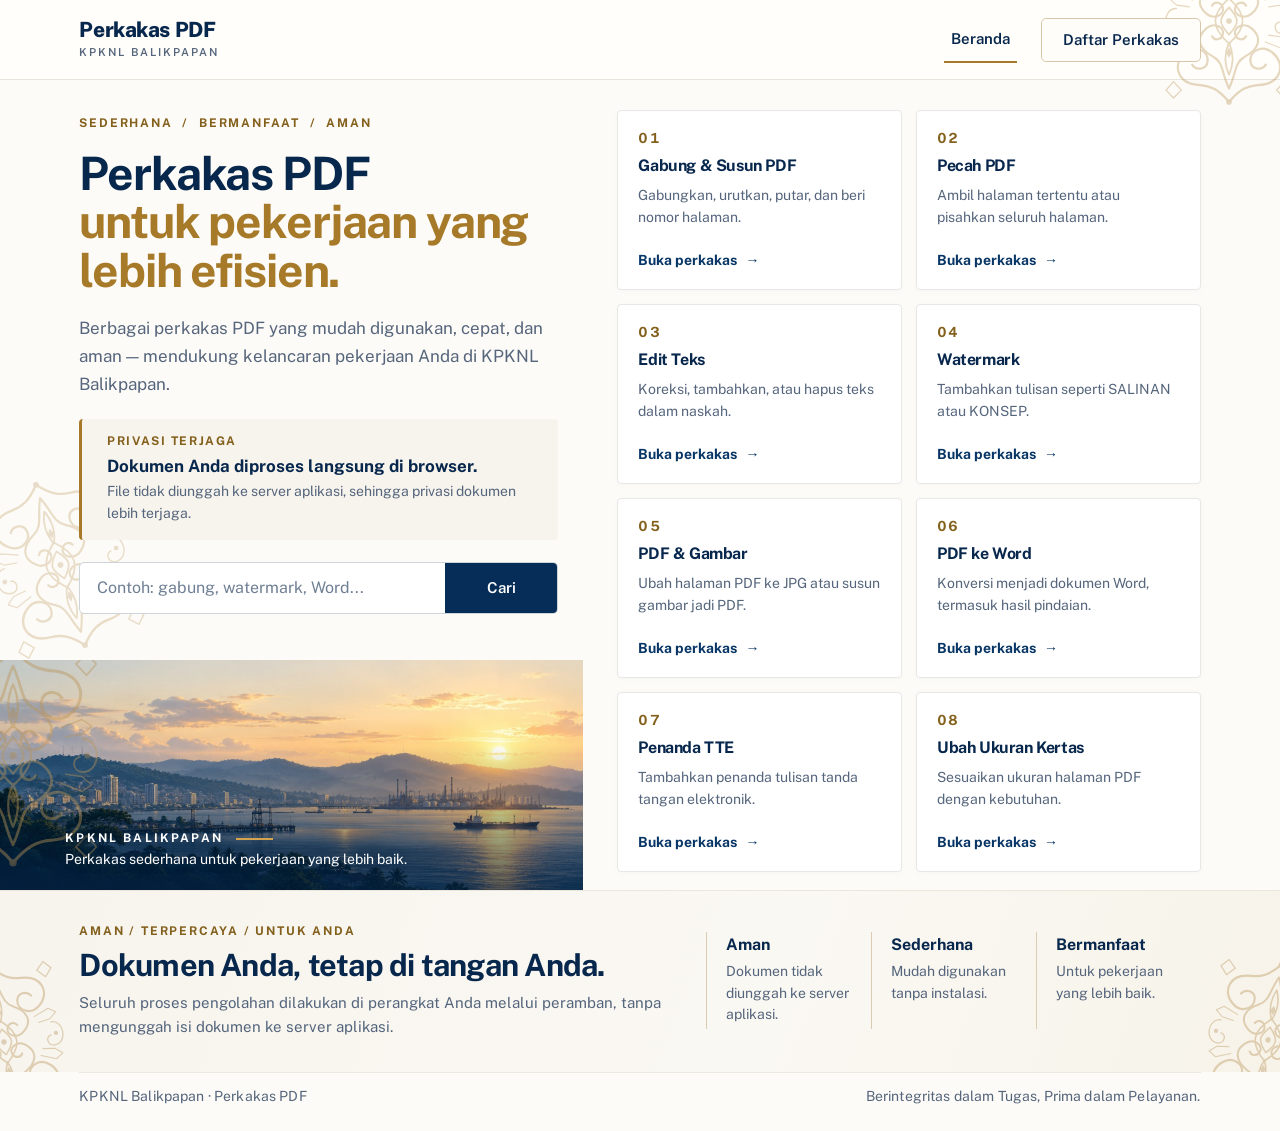
==== commit 92d8bafc: "Ganti banner beranda dengan foto pelabuhan saat senja - Tambah banner-pelabuhan.jpg (1800x720, diopt" ====
--- a/index.html
+++ b/index.html
@@ -36,7 +36,7 @@
       </section>
 
       <figure class="editorial-lanskap">
-        <img src="ilustrasi-pesisir.svg" alt="Ilustrasi pesisir Kalimantan dengan perbukitan, perairan, dan siluet kota" width="900" height="360">
+        <img src="banner-pelabuhan.jpg" alt="Pemandangan teluk saat matahari terbenam dengan perbukitan, gedung kota, dermaga, kilang, dan kapal" width="1800" height="720">
         <figcaption>
           <span>KPKNL BALIKPAPAN <i aria-hidden="true"></i></span>
           <span>Perkakas sederhana untuk pekerjaan yang lebih baik.</span>
--- a/gaya.css
+++ b/gaya.css
@@ -76,6 +76,17 @@
 .bungkus.lebar { max-width: 1160px; }
 
 .sembunyi { display: none; }
+.sr-only {
+  position: absolute !important;
+  width: 1px !important;
+  height: 1px !important;
+  margin: -1px !important;
+  padding: 0 !important;
+  overflow: hidden !important;
+  clip: rect(0, 0, 0, 0) !important;
+  white-space: nowrap !important;
+  border: 0 !important;
+}
 
 .lewati-konten {
   position: fixed;
--- a/editorial.css
+++ b/editorial.css
@@ -441,6 +441,7 @@
   .beranda-editorial .editorial-kartu strong { font-size: 17px; }
   .beranda-editorial .editorial-kartu > span:nth-child(3) { font-size: 14px; }
   .beranda-editorial .editorial-lanskap { height: 225px; }
+  .beranda-editorial .editorial-lanskap img { object-position: 80% 48%; }
   .beranda-editorial .editorial-nilai { gap: 0; }
   .beranda-editorial .editorial-nilai > div { padding: 3px 12px; }
 }
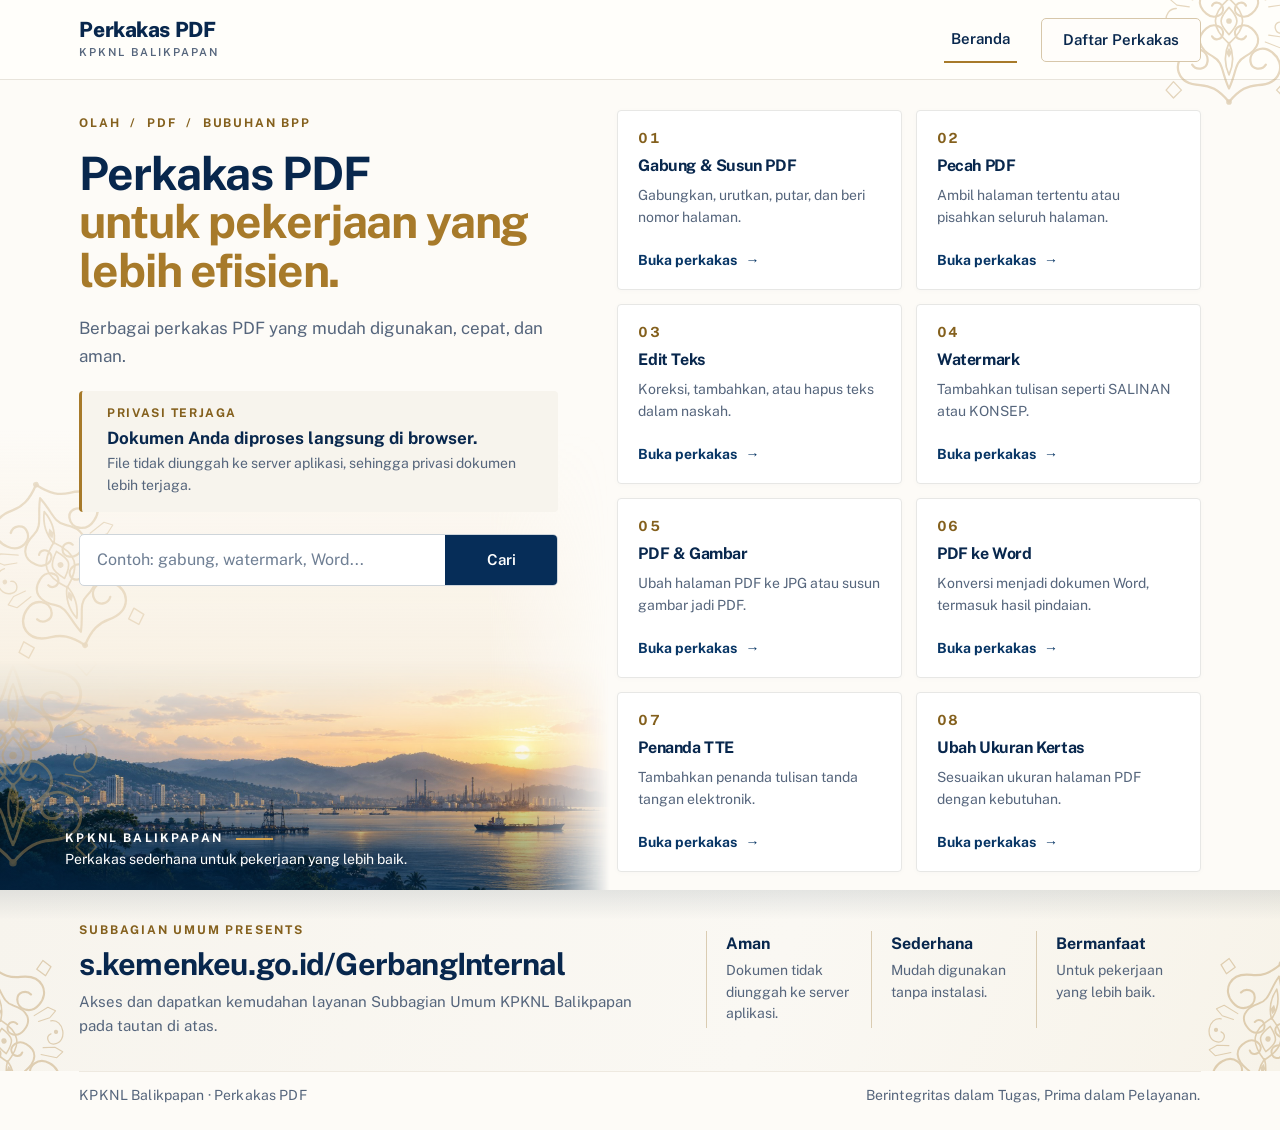
==== commit 8fba4e6d: "Update index.html" ====
--- a/index.html
+++ b/index.html
@@ -15,9 +15,9 @@
   <div class="editorial-split">
     <div class="editorial-cerita">
       <section class="editorial-pembuka" aria-labelledby="judul-utama">
-        <p class="editorial-label">SEDERHANA <span>/</span> BERMANFAAT <span>/</span> AMAN</p>
+        <p class="editorial-label">OLAH <span>/</span> PDF <span>/</span> BUBUHAN BPP</p>
         <h1 id="judul-utama">Perkakas PDF <span>untuk pekerjaan yang lebih efisien.</span></h1>
-        <p class="editorial-deskripsi">Berbagai perkakas PDF yang mudah digunakan, cepat, dan aman — mendukung kelancaran pekerjaan Anda di KPKNL Balikpapan.</p>
+        <p class="editorial-deskripsi">Berbagai perkakas PDF yang mudah digunakan, cepat, dan aman.</p>
 
         <div class="editorial-privasi">
           <p class="editorial-privasi-label">PRIVASI TERJAGA</p>
@@ -90,9 +90,9 @@
 
   <section class="editorial-penutup" aria-labelledby="judul-penutup">
     <div class="editorial-penutup-isi">
-      <p class="editorial-label">AMAN / TERPERCAYA / UNTUK ANDA</p>
-      <h2 id="judul-penutup">Dokumen Anda, tetap di tangan Anda.</h2>
-      <p>Seluruh proses pengolahan dilakukan di perangkat Anda melalui peramban, tanpa mengunggah isi dokumen ke server aplikasi.</p>
+      <p class="editorial-label">Subbagian Umum Presents</p>
+      <h2 id="judul-penutup">s.kemenkeu.go.id/GerbangInternal</h2>
+      <p>Akses dan dapatkan kemudahan layanan Subbagian Umum KPKNL Balikpapan pada tautan di atas.</p>
     </div>
     <div class="editorial-nilai" aria-label="Keunggulan Perkakas PDF">
       <div><strong>Aman</strong><span>Dokumen tidak diunggah ke server aplikasi.</span></div>
--- a/editorial.css
+++ b/editorial.css
@@ -184,13 +184,34 @@
 .beranda-editorial .editorial-cari button:focus-visible { outline: 3px solid #c5a15b; outline-offset: -3px; }
 .beranda-editorial .editorial-cari button span { display: none; }
 
-/* Artwork pesisir: full bleed ke tepi kiri, captions di atas artwork. */
+/* Semburat hangat di belakang banner: latar kertas beralih perlahan ke warna langit foto. */
+.beranda-editorial .editorial-cerita::after {
+  content: "";
+  position: absolute;
+  z-index: 0;
+  left: calc(var(--editorial-gutter) * -1);
+  right: calc(var(--editorial-column-gap) * -.85);
+  bottom: 0;
+  height: clamp(380px, 36vw, 520px);
+  background: linear-gradient(to bottom, rgba(240,218,185,0), rgba(240,218,185,.34) 58%, rgba(226,214,194,.46));
+  -webkit-mask-image: linear-gradient(to right, #000 80%, transparent);
+  mask-image: linear-gradient(to right, #000 80%, transparent);
+  pointer-events: none;
+}
+
+/* Foto pelabuhan: full bleed ke tepi kiri. Tepi atas dan kanan melebur ke latar
+   lewat mask supaya tidak ada garis potong yang tegas; keterangan tetap di atas foto. */
 .beranda-editorial .editorial-lanskap {
-  margin: auto -15px 0 calc(var(--editorial-gutter) * -1);
+  margin: auto calc(var(--editorial-column-gap) * -.85) 0 calc(var(--editorial-gutter) * -1);
   position: relative;
+  z-index: 1;
   overflow: hidden;
   height: clamp(215px, 18vw, 264px);
-  background: #a6bbc2;
+  background: transparent;
+  -webkit-mask-image: linear-gradient(to bottom, transparent, #000 46%), linear-gradient(to right, #000 86%, transparent);
+  -webkit-mask-composite: source-in;
+  mask-image: linear-gradient(to bottom, transparent, #000 46%), linear-gradient(to right, #000 86%, transparent);
+  mask-composite: intersect;
 }
 .beranda-editorial .editorial-lanskap::before {
   content: "";
@@ -208,7 +229,7 @@
   content: "";
   position: absolute;
   inset: 37% 0 0;
-  background: linear-gradient(to bottom, transparent, rgba(3,34,61,.25) 45%, rgba(3,30,59,.65));
+  background: linear-gradient(to bottom, transparent, rgba(4,33,58,.18) 45%, rgba(4,33,58,.5));
   pointer-events: none;
 }
 .beranda-editorial .editorial-lanskap img {
@@ -344,8 +365,8 @@
 .beranda-editorial .editorial-penutup {
   margin: 0 calc(var(--editorial-gutter) * -1);
   padding: 31px var(--editorial-gutter) 33px;
-  background: linear-gradient(110deg,#f7f4ed,#faf8f3 60%,#f7f3e9);
-  border-top: 1px solid #ece5d9;
+  background: linear-gradient(to bottom, rgba(4,33,58,.09), rgba(4,33,58,0) 30px), linear-gradient(110deg,#f7f4ed,#faf8f3 60%,#f7f3e9);
+  border-top: 0;
   border-bottom: 0;
   border-radius: 0;
   display: grid;
@@ -424,9 +445,29 @@
   .beranda-editorial .editorial-deskripsi { max-width: 620px; }
   .beranda-editorial .editorial-privasi,
   .beranda-editorial .editorial-cari { max-width: 620px; }
-  .beranda-editorial .editorial-lanskap { margin: 10px calc(var(--editorial-gutter) * -1) 0; height: 265px; }
+  .beranda-editorial .editorial-lanskap {
+    margin: 10px calc(var(--editorial-gutter) * -1) 0;
+    height: 265px;
+    -webkit-mask-image: linear-gradient(to bottom, transparent, #000 46%);
+    mask-image: linear-gradient(to bottom, transparent, #000 46%);
+  }
+  .beranda-editorial .editorial-cerita::after {
+    right: calc(var(--editorial-gutter) * -1);
+    -webkit-mask-image: none;
+    mask-image: none;
+  }
   .beranda-editorial .editorial-cerita::before { left: -70px; top: 350px; }
-  .beranda-editorial .editorial-alat { padding: 29px 0 35px; }
+  .beranda-editorial .editorial-alat { padding: 29px 0 35px; position: relative; }
+  .beranda-editorial .editorial-alat::before {
+    content: "";
+    position: absolute;
+    top: 0;
+    left: calc(var(--editorial-gutter) * -1);
+    right: calc(var(--editorial-gutter) * -1);
+    height: 30px;
+    background: linear-gradient(to bottom, rgba(4,33,58,.09), rgba(4,33,58,0));
+    pointer-events: none;
+  }
   .beranda-editorial .editorial-kartu-grid { grid-template-columns: repeat(4, minmax(0,1fr)); grid-auto-rows: minmax(185px,auto); }
   .beranda-editorial .editorial-kartu { min-height: 185px; }
   .beranda-editorial .editorial-penutup { grid-template-columns: 1fr; gap: 24px; }
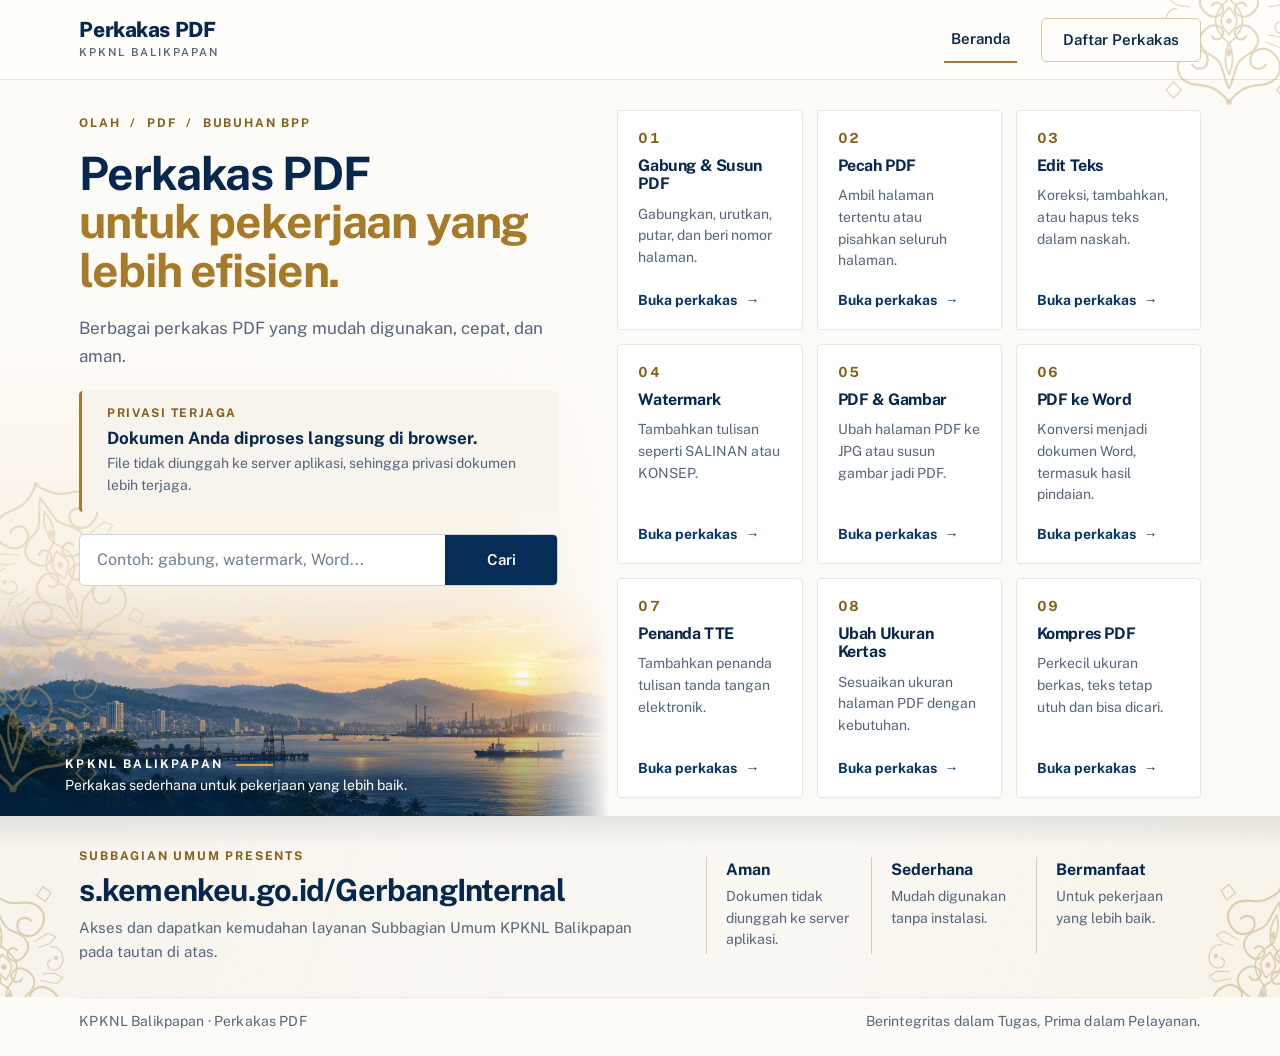
==== commit 83997801: "Pasang banner pelabuhan di kop alat dan tambahkan Kompres PDF ke daftar Kop halaman alat (gaya.css) " ====
--- a/index.html
+++ b/index.html
@@ -3,7 +3,7 @@
 <head>
 <meta charset="utf-8">
 <meta name="viewport" content="width=device-width, initial-scale=1">
-<meta name="description" content="Perkakas PDF KPKNL Balikpapan. Gabung, pecah, koreksi, konversi, dan kelola PDF langsung di peramban.">
+<meta name="description" content="Perkakas PDF KPKNL Balikpapan. Gabung, pecah, koreksi, konversi, kompres, dan kelola PDF langsung di peramban.">
 <title>Perkakas PDF — KPKNL Balikpapan</title>
 <link rel="stylesheet" href="gaya.css">
 <link rel="stylesheet" href="editorial.css">
@@ -47,7 +47,7 @@
     <section class="editorial-alat" id="alat" aria-labelledby="judul-alat">
       <header class="editorial-alat-kepala">
         <h2 id="judul-alat" class="sr-only">Daftar Perkakas PDF</h2>
-        <p class="editorial-jumlah sr-only" id="jumlahAlat" role="status" aria-live="polite">8 perkakas tersedia</p>
+        <p class="editorial-jumlah sr-only" id="jumlahAlat" role="status" aria-live="polite">9 perkakas tersedia</p>
       </header>
 
       <div class="editorial-kartu-grid" id="daftarAlat">
@@ -82,6 +82,10 @@
         <a class="editorial-kartu" href="pengubah-uk.html" data-cari="ubah ukuran kertas a4 f4 legal halaman">
           <span class="editorial-kartu-nomor">08</span><strong>Ubah Ukuran Kertas</strong>
           <span>Sesuaikan ukuran halaman PDF dengan kebutuhan.</span><span class="editorial-buka">Buka perkakas <span aria-hidden="true">→</span></span>
+        </a>
+        <a class="editorial-kartu" href="kompres.html" data-cari="kompres kecilkan perkecil ukuran berkas hemat optimasi">
+          <span class="editorial-kartu-nomor">09</span><strong>Kompres PDF</strong>
+          <span>Perkecil ukuran berkas, teks tetap utuh dan bisa dicari.</span><span class="editorial-buka">Buka perkakas <span aria-hidden="true">→</span></span>
         </a>
       </div>
       <p class="editorial-kosong" id="alatKosong" hidden>Tidak ada perkakas yang cocok. Coba kata kunci lain.</p>
--- a/gaya.css
+++ b/gaya.css
@@ -221,13 +221,37 @@
 
 /* ---------- Kop halaman alat ----------
    Kop terang seperti bagian pembuka beranda, dengan label nomor perkakas
-   berwarna emas, judul tebal, dan ornamen Kalimantan di kanan. */
+   berwarna emas, judul tebal, dan ornamen Kalimantan di kanan.
+   Foto pelabuhan dari banner beranda dipasang di sisi kanan dan dileburkan:
+   ke kiri memudar ke warna kertas supaya teks tetap terbaca, ke bawah memudar
+   ke latar halaman supaya tidak ada garis potong dengan isi alat. */
 .kop {
   position: relative;
   overflow: hidden;
-  background: linear-gradient(110deg, #f9f6ef, var(--latar) 62%);
-  border-bottom: 1px solid var(--garis);
-  color: var(--biru-tua);
+  background:
+    linear-gradient(to bottom, rgba(253,251,247,0) 45%, var(--latar) 100%),
+    linear-gradient(100deg, #f9f6ef 0%, var(--latar) 40%, #f8eddb 100%);
+  color: var(--biru-tua);
+}
+.kop::after {
+  content: "";
+  position: absolute;
+  top: 0;
+  right: 0;
+  bottom: 0;
+  /* Tepi kiri foto mengikuti kolom teks (lebar 920px, teks sekitar 650px),
+     jadi foto baru mulai muncul tepat setelah teks berakhir. */
+  left: calc(max(0px, (100% - 920px) / 2) + 600px);
+  background: url("banner-pelabuhan.jpg") right 46% / auto 150% no-repeat;
+  -webkit-mask-image:
+    linear-gradient(to right, transparent 0, rgba(0,0,0,.06) 80px, #000 64%),
+    linear-gradient(to bottom, #000 48%, transparent 98%);
+  -webkit-mask-composite: source-in;
+  mask-image:
+    linear-gradient(to right, transparent 0, rgba(0,0,0,.06) 80px, #000 64%),
+    linear-gradient(to bottom, #000 48%, transparent 98%);
+  mask-composite: intersect;
+  pointer-events: none;
 }
 .kop::before {
   content: "";
@@ -240,6 +264,7 @@
   opacity: .32;
   transform: rotate(12deg);
   pointer-events: none;
+  z-index: 1;
 }
 .kop-isi {
   position: relative;
@@ -569,6 +594,22 @@
   line-height: 1.55;
 }
 
+/* ---------- Layar sedang dan ponsel ----------
+   Teks kop hampir selebar layar, jadi foto tidak dipasang di samping teks.
+   Foto dijadikan pita di atas judul yang memudar ke bawah. */
+@media (max-width: 1040px) {
+  .kop::after {
+    left: 0;
+    bottom: auto;
+    height: 136px;
+    background-position: center 52%;
+    background-size: cover;
+    -webkit-mask-image: linear-gradient(to bottom, #000 30%, transparent 96%);
+    mask-image: linear-gradient(to bottom, #000 30%, transparent 96%);
+  }
+  .kop-isi { padding-top: 116px; }
+}
+
 /* ---------- Ponsel ---------- */
 @media (max-width: 700px) {
   .menu-isi { min-height: 69px; padding: 10px 18px; gap: 8px; }
@@ -577,7 +618,8 @@
   .menu-beranda { display: none; }
   .menu-dropdown-btn { padding: 11px 13px; font-size: 14px; }
   .menu-dropdown-content { max-width: min(90vw, 320px); }
-  .kop-isi { padding: 32px 18px 28px; }
+  .kop::after { height: 118px; }
+  .kop-isi { padding: 96px 18px 28px; }
   .kop p { font-size: 16px; }
   .kop::before { width: 140px; height: 180px; top: -30px; right: -60px; opacity: .25; }
   .bungkus { padding: 4px 14px 40px; }
--- a/editorial.css
+++ b/editorial.css
@@ -1,6 +1,6 @@
 /*
  * Perkakas PDF | Editorial Split v2
- * Dirancang mengikuti mockup terpilih: katalog 8 alat dalam 2 kolom, kiri narasi,
+ * Dirancang mengikuti mockup terpilih: katalog 9 alat (3 x 3 di desktop), kiri narasi,
  * ilustrasi pesisir, dan ornamen geometris/organik terinspirasi Kalimantan.
  * Semua aturan beranda dibatasi ke body.beranda-editorial.
  */
@@ -266,17 +266,21 @@
   vertical-align: middle;
 }
 
-/* 8 alat, 2 kolom di desktop supaya kisi penuh tanpa petak kosong. */
+/* 9 alat, 3 x 3 di desktop supaya kisi penuh tanpa petak kosong.
+   Kolom alat dibuat lentur agar tiga baris kartu mengisi tinggi kolom narasi. */
 .beranda-editorial .editorial-alat {
   padding: 30px 0 18px;
   min-width: 0;
   scroll-margin-top: 95px;
+  display: flex;
+  flex-direction: column;
 }
 .beranda-editorial .editorial-alat-kepala { margin: 0; padding: 0; }
 .beranda-editorial .editorial-kartu-grid {
   display: grid;
-  grid-template-columns: repeat(2, minmax(0,1fr));
-  grid-auto-rows: minmax(180px,auto);
+  flex: 1 1 auto;
+  grid-template-columns: repeat(3, minmax(0,1fr));
+  grid-auto-rows: minmax(180px,1fr);
   gap: 14px;
 }
 .beranda-editorial .editorial-kartu {
@@ -431,10 +435,12 @@
 .beranda-editorial .editorial-kaki::before,
 .beranda-editorial .editorial-kaki::after { display: none; }
 
-/* Responsive: desktop dan medium 2 kolom, tablet 4 kolom, ponsel 2 lalu 1 kolom. */
+/* Responsive: desktop 3 kolom, medium 2 kolom, tablet 3 kolom, ponsel 2 lalu 1 kolom.
+   Pada kisi 2 kolom, kartu ke-9 melebar penuh supaya tidak menyisakan petak kosong. */
 @media (max-width: 1230px) and (min-width: 1041px) {
-  .beranda-editorial .editorial-kartu-grid { grid-template-columns: repeat(2,minmax(0,1fr)); }
+  .beranda-editorial .editorial-kartu-grid { grid-template-columns: repeat(2,minmax(0,1fr)); grid-auto-rows: minmax(158px,auto); }
   .beranda-editorial .editorial-kartu { min-height: 158px; }
+  .beranda-editorial .editorial-kartu:last-child:nth-child(odd) { grid-column: 1 / -1; min-height: 0; }
   .beranda-editorial .editorial-pembuka { padding-top: 30px; }
   .beranda-editorial h1 { font-size: clamp(38px,3.8vw,48px); }
 }
@@ -468,7 +474,7 @@
     background: linear-gradient(to bottom, rgba(4,33,58,.09), rgba(4,33,58,0));
     pointer-events: none;
   }
-  .beranda-editorial .editorial-kartu-grid { grid-template-columns: repeat(4, minmax(0,1fr)); grid-auto-rows: minmax(185px,auto); }
+  .beranda-editorial .editorial-kartu-grid { grid-template-columns: repeat(3, minmax(0,1fr)); grid-auto-rows: minmax(185px,auto); }
   .beranda-editorial .editorial-kartu { min-height: 185px; }
   .beranda-editorial .editorial-penutup { grid-template-columns: 1fr; gap: 24px; }
   .beranda-editorial .editorial-nilai { max-width: 690px; }
@@ -479,6 +485,7 @@
   .beranda-editorial .editorial-deskripsi { font-size: 16px; }
   .beranda-editorial .editorial-kartu-grid { grid-template-columns: repeat(2,minmax(0,1fr)); grid-auto-rows: minmax(175px,auto); gap: 11px; }
   .beranda-editorial .editorial-kartu { padding: 16px 15px; min-height: 175px; }
+  .beranda-editorial .editorial-kartu:last-child:nth-child(odd) { grid-column: 1 / -1; min-height: 0; }
   .beranda-editorial .editorial-kartu strong { font-size: 17px; }
   .beranda-editorial .editorial-kartu > span:nth-child(3) { font-size: 14px; }
   .beranda-editorial .editorial-lanskap { height: 225px; }
@@ -488,7 +495,8 @@
 }
 @media (max-width: 440px) {
   .beranda-editorial .editorial-kartu-grid { grid-template-columns: 1fr; grid-auto-rows: auto; }
-  .beranda-editorial .editorial-kartu { min-height: 120px; }
+  .beranda-editorial .editorial-kartu,
+  .beranda-editorial .editorial-kartu:last-child:nth-child(odd) { min-height: 120px; }
   .beranda-editorial .editorial-kartu strong { font-size: 18px; }
   .beranda-editorial .editorial-kartu-nomor { margin-bottom: 6px; }
   .beranda-editorial .editorial-privasi { padding: 14px 17px; }
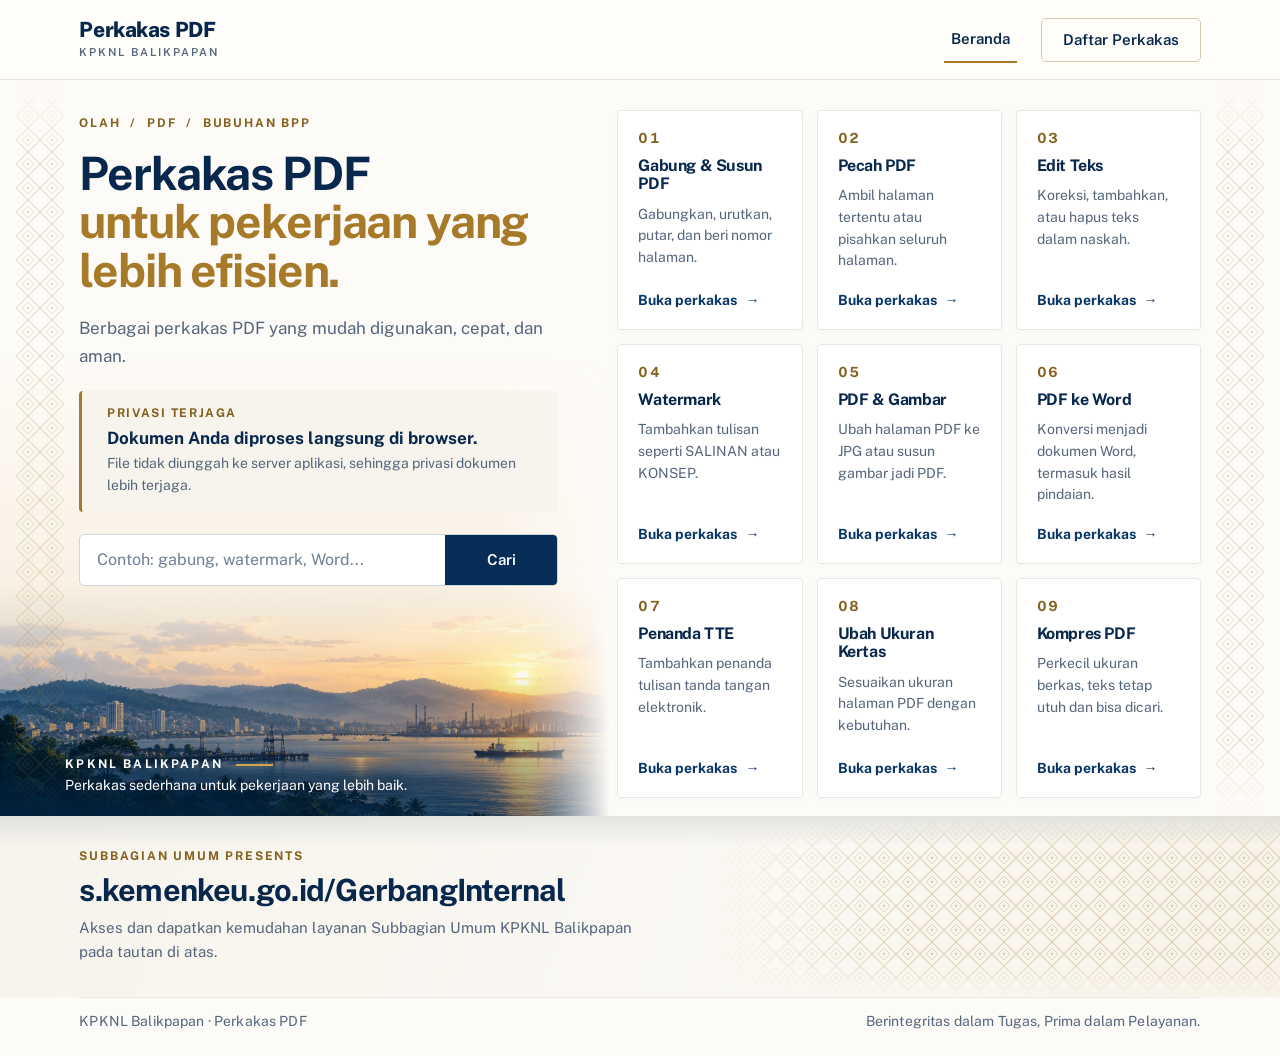
==== commit d76eae8f: "Ganti tiga kotak di pita penutup beranda dengan hamparan anyaman - Kotak Aman, Sederhana, dan Berman" ====
--- a/index.html
+++ b/index.html
@@ -95,14 +95,10 @@
   <section class="editorial-penutup" aria-labelledby="judul-penutup">
     <div class="editorial-penutup-isi">
       <p class="editorial-label">Subbagian Umum Presents</p>
-      <h2 id="judul-penutup">s.kemenkeu.go.id/GerbangInternal</h2>
+      <h2 id="judul-penutup">s.kemenkeu.go.id/<wbr>GerbangInternal</h2>
       <p>Akses dan dapatkan kemudahan layanan Subbagian Umum KPKNL Balikpapan pada tautan di atas.</p>
     </div>
-    <div class="editorial-nilai" aria-label="Keunggulan Perkakas PDF">
-      <div><strong>Aman</strong><span>Dokumen tidak diunggah ke server aplikasi.</span></div>
-      <div><strong>Sederhana</strong><span>Mudah digunakan tanpa instalasi.</span></div>
-      <div><strong>Bermanfaat</strong><span>Untuk pekerjaan yang lebih baik.</span></div>
-    </div>
+    <div class="editorial-penutup-ornamen" aria-hidden="true"></div>
   </section>
   <footer class="editorial-kaki">
     <span>KPKNL Balikpapan · Perkakas PDF</span>
--- a/gaya.css
+++ b/gaya.css
@@ -110,21 +110,8 @@
   background: #fffefa;
   border-bottom: 1px solid #e8e4db;
 }
-/* Ornamen Kalimantan di pojok kanan atas, sama seperti beranda. */
-.menu::after {
-  content: "";
-  position: absolute;
-  top: -64px;
-  right: 0;
-  width: 136px;
-  height: 170px;
-  /* Ornamen 170px yang 34px terakhirnya dipotong, supaya tidak keluar dari
-     tepi kanan layar dan membuat halaman bisa digulir menyamping. */
-  background: url("motif-kalimantan.svg") left center / 170px 170px no-repeat;
-  opacity: .37;
-  z-index: -1;
-  pointer-events: none;
-}
+/* Kepala navigasi tetap bersih. Motif vertikal dipakai di pinggir halaman,
+   bukan di atas teks/merek agar identitas tetap mudah dibaca. */
 .menu-isi {
   max-width: 1550px;
   margin: 0 auto;
@@ -253,19 +240,29 @@
   mask-composite: intersect;
   pointer-events: none;
 }
+/* Pita anyaman kembar di tepi kiri dan kanan kop, sekeluarga dengan beranda.
+   Hanya tampil bila tepi halaman cukup lebar sehingga pita tidak menimpa teks,
+   lihat aturan @media tepat di bawah. */
 .kop::before {
   content: "";
+  display: none;
   position: absolute;
-  top: -40px;
-  right: clamp(-90px, -4vw, -30px);
-  width: 210px;
-  height: 270px;
-  background: url("motif-kalimantan.svg") center / contain no-repeat;
-  opacity: .32;
-  transform: rotate(12deg);
+  top: 0;
+  bottom: 0;
+  left: clamp(8px, 3vw, 44px);
+  right: clamp(8px, 3vw, 44px);
+  background:
+    url("ornamen-kalimantan-anyaman.svg") left top / 48px 24px repeat-y,
+    url("ornamen-kalimantan-anyaman.svg") right top / 48px 24px repeat-y;
+  opacity: .2;
+  -webkit-mask-image: linear-gradient(to bottom, transparent, #000 14%, #000 80%, transparent);
+  mask-image: linear-gradient(to bottom, transparent, #000 14%, #000 80%, transparent);
   pointer-events: none;
   z-index: 1;
 }
+@media (min-width: 1140px) { .kop::before { display: block; } }
+/* Halaman berisi lebar (1160px) butuh layar lebih lebar supaya pitanya muat. */
+@media (max-width: 1379px) { .kop:has(.kop-isi.lebar)::before { display: none; } }
 .kop-isi {
   position: relative;
   z-index: 1;
@@ -621,7 +618,6 @@
   .kop::after { height: 118px; }
   .kop-isi { padding: 96px 18px 28px; }
   .kop p { font-size: 16px; }
-  .kop::before { width: 140px; height: 180px; top: -30px; right: -60px; opacity: .25; }
   .bungkus { padding: 4px 14px 40px; }
   .bungkus > section,
   .bungkus > form > section { margin-top: 16px; padding: 22px 18px 24px; }
--- a/editorial.css
+++ b/editorial.css
@@ -38,35 +38,44 @@
 
 /* Menu atas kini diatur bersama di gaya.css supaya sama di semua halaman. */
 
-/* Editorial split: kanan mulai dengan alat, bukan blok header tambahan. */
+/* Editorial split: kanan mulai dengan alat, bukan blok header tambahan.
+   Hiasan baru dibatasi ke area pinggir kiri, bukan menimpa kartu atau formulir. */
 .beranda-editorial .editorial-halaman {
   max-width: 1550px;
   margin: 0 auto;
   padding: 0 var(--editorial-gutter);
 }
 .beranda-editorial .editorial-split {
+  position: relative;
   display: grid;
   grid-template-columns: minmax(0, .456fr) minmax(0, .544fr);
   column-gap: var(--editorial-column-gap);
   align-items: stretch;
 }
+/* Pita anyaman kembar: jalinan belah ketupat yang samar di tepi kiri dan kanan,
+   simetris dan seluruhnya di luar kolom isi. Hanya dekorasi, tidak menangkap
+   pointer/fokus dan tidak memengaruhi layout. */
+.beranda-editorial .editorial-split::before,
+.beranda-editorial .editorial-split::after {
+  content: "";
+  position: absolute;
+  z-index: 2;
+  pointer-events: none;
+  width: 48px;
+  top: 0;
+  bottom: 0;
+  background: url("ornamen-kalimantan-anyaman.svg") left top / 48px 24px repeat-y;
+  opacity: .2;
+  -webkit-mask-image: linear-gradient(to bottom, transparent, #000 9%, #000 91%, transparent);
+  mask-image: linear-gradient(to bottom, transparent, #000 9%, #000 91%, transparent);
+}
+.beranda-editorial .editorial-split::before { left: calc(var(--editorial-gutter) * -.5 - 24px); }
+.beranda-editorial .editorial-split::after { right: calc(var(--editorial-gutter) * -.5 - 24px); }
 .beranda-editorial .editorial-cerita {
   min-width: 0;
   display: flex;
   flex-direction: column;
   position: relative;
-}
-.beranda-editorial .editorial-cerita::before {
-  content: "";
-  position: absolute;
-  top: 340px;
-  left: calc(var(--editorial-gutter) * -1.12);
-  width: clamp(90px, 11vw, 160px);
-  height: 290px;
-  background: url("motif-kalimantan.svg") center / contain no-repeat;
-  opacity: .29;
-  pointer-events: none;
-  transform: rotate(-17deg);
 }
 .beranda-editorial .editorial-pembuka {
   z-index: 1;
@@ -213,18 +222,7 @@
   mask-image: linear-gradient(to bottom, transparent, #000 46%), linear-gradient(to right, #000 86%, transparent);
   mask-composite: intersect;
 }
-.beranda-editorial .editorial-lanskap::before {
-  content: "";
-  position: absolute;
-  z-index: 1;
-  width: 180px;
-  height: 240px;
-  top: -24px;
-  left: -77px;
-  background: url("motif-kalimantan.svg") center / contain no-repeat;
-  opacity: .43;
-  pointer-events: none;
-}
+/* Foto sengaja dibiarkan bersih: tanpa overlay batik di atas pemandangan. */
 .beranda-editorial .editorial-lanskap::after {
   content: "";
   position: absolute;
@@ -365,7 +363,7 @@
 }
 .beranda-editorial .editorial-kosong[hidden] { display: none; }
 
-/* Pita privasi: layout editorial dengan 3 butir manfaat. */
+/* Pita penutup: teks di kiri, hamparan anyaman di kanan. */
 .beranda-editorial .editorial-penutup {
   margin: 0 calc(var(--editorial-gutter) * -1);
   padding: 31px var(--editorial-gutter) 33px;
@@ -380,18 +378,7 @@
   position: relative;
   overflow: hidden;
 }
-.beranda-editorial .editorial-penutup::before,
-.beranda-editorial .editorial-penutup::after {
-  content: "";
-  position: absolute;
-  pointer-events: none;
-  background: url("motif-kalimantan.svg") center / contain no-repeat;
-  opacity: .4;
-  width: 128px;
-  height: 180px;
-}
-.beranda-editorial .editorial-penutup::before { left: -60px; bottom: -60px; transform: rotate(-10deg); }
-.beranda-editorial .editorial-penutup::after { right: -52px; bottom: -58px; transform: rotate(10deg); }
+/* Tidak mengulang motif besar di footer; ruang kosong adalah bagian desain. */
 .beranda-editorial .editorial-penutup-isi { position: relative; z-index: 1; }
 .beranda-editorial .editorial-penutup .editorial-label { margin: 0 0 8px; }
 .beranda-editorial .editorial-penutup h2 {
@@ -399,6 +386,8 @@
   font-size: clamp(24px, 2.4vw, 34px);
   line-height: 1.05;
   margin: 0 0 10px;
+  /* Judul berupa alamat tautan panjang tanpa spasi; boleh dipatah agar tidak terpotong di ponsel. */
+  overflow-wrap: anywhere;
 }
 .beranda-editorial .editorial-penutup-isi > p:last-child {
   color: var(--editorial-muted);
@@ -406,20 +395,20 @@
   line-height: 1.6;
   margin: 0;
 }
-.beranda-editorial .editorial-nilai {
-  display: grid;
-  grid-template-columns: repeat(3,minmax(0,1fr));
-  position: relative;
-  z-index: 1;
-}
-.beranda-editorial .editorial-nilai > div { min-width: 0; padding: 3px 19px; border-left: 1px solid #daccb2; }
-.beranda-editorial .editorial-nilai strong {
-  display: block;
-  font: 700 16px/1.25 "Public Sans", system-ui, sans-serif;
-  color: var(--editorial-navy);
-  margin-bottom: 6px;
-}
-.beranda-editorial .editorial-nilai span { display: block; font-size: 14px; line-height: 1.55; color: var(--editorial-muted); }
+/* Hamparan anyaman di sisi kanan pita penutup: pola yang sama dengan pita di
+   tepi halaman, melebar sampai tepi kanan dan memudar ke arah teks. */
+.beranda-editorial .editorial-penutup-ornamen {
+  align-self: stretch;
+  min-height: 124px;
+  margin: -31px calc(var(--editorial-gutter) * -1) -33px 0;
+  background: url("ornamen-kalimantan-anyaman.svg") right center / 48px 24px repeat;
+  opacity: .3;
+  pointer-events: none;
+  -webkit-mask-image: linear-gradient(to right, transparent, #000 34%), linear-gradient(to bottom, transparent, #000 22%, #000 78%, transparent);
+  -webkit-mask-composite: source-in;
+  mask-image: linear-gradient(to right, transparent, #000 34%), linear-gradient(to bottom, transparent, #000 22%, #000 78%, transparent);
+  mask-composite: intersect;
+}
 .beranda-editorial .editorial-kaki {
   margin: 0;
   border-top: 1px solid #eee9e0;
@@ -462,7 +451,11 @@
     -webkit-mask-image: none;
     mask-image: none;
   }
-  .beranda-editorial .editorial-cerita::before { left: -70px; top: 350px; }
+  /* Tepi halaman menyempit: pita cukup satu belah ketupat. */
+  .beranda-editorial .editorial-split::before,
+  .beranda-editorial .editorial-split::after { width: 24px; }
+  .beranda-editorial .editorial-split::before { left: calc(var(--editorial-gutter) * -.5 - 12px); }
+  .beranda-editorial .editorial-split::after { right: calc(var(--editorial-gutter) * -.5 - 12px); }
   .beranda-editorial .editorial-alat { padding: 29px 0 35px; position: relative; }
   .beranda-editorial .editorial-alat::before {
     content: "";
@@ -477,9 +470,19 @@
   .beranda-editorial .editorial-kartu-grid { grid-template-columns: repeat(3, minmax(0,1fr)); grid-auto-rows: minmax(185px,auto); }
   .beranda-editorial .editorial-kartu { min-height: 185px; }
   .beranda-editorial .editorial-penutup { grid-template-columns: 1fr; gap: 24px; }
-  .beranda-editorial .editorial-nilai { max-width: 690px; }
-}
+  /* Satu kolom: anyaman menjadi pita pendek di bawah teks, memudar di kedua ujung. */
+  .beranda-editorial .editorial-penutup-ornamen {
+    min-height: 48px;
+    margin: 0 calc(var(--editorial-gutter) * -1) -33px;
+    background-position: center top;
+    -webkit-mask-image: linear-gradient(to right, transparent, #000 28%, #000 72%, transparent);
+    mask-image: linear-gradient(to right, transparent, #000 28%, #000 72%, transparent);
+  }
+}
+/* Pada viewport sempit ornamen pinggir disembunyikan agar tidak bertumpuk dengan konten. */
 @media (max-width: 700px) {
+  .beranda-editorial .editorial-split::before,
+  .beranda-editorial .editorial-split::after { display: none; }
   .beranda-editorial .editorial-pembuka { padding: 30px 0 24px; }
   .beranda-editorial h1 { font-size: clamp(34px, 8.4vw, 52px); }
   .beranda-editorial .editorial-deskripsi { font-size: 16px; }
@@ -490,8 +493,6 @@
   .beranda-editorial .editorial-kartu > span:nth-child(3) { font-size: 14px; }
   .beranda-editorial .editorial-lanskap { height: 225px; }
   .beranda-editorial .editorial-lanskap img { object-position: 80% 48%; }
-  .beranda-editorial .editorial-nilai { gap: 0; }
-  .beranda-editorial .editorial-nilai > div { padding: 3px 12px; }
 }
 @media (max-width: 440px) {
   .beranda-editorial .editorial-kartu-grid { grid-template-columns: 1fr; grid-auto-rows: auto; }
@@ -501,7 +502,6 @@
   .beranda-editorial .editorial-kartu-nomor { margin-bottom: 6px; }
   .beranda-editorial .editorial-privasi { padding: 14px 17px; }
   .beranda-editorial .editorial-cari button { min-width: 80px; }
-  .beranda-editorial .editorial-nilai { grid-template-columns: 1fr; gap: 15px; }
 }
 @media (prefers-reduced-motion: reduce) {
   .beranda-editorial .editorial-kartu { transition: none; }
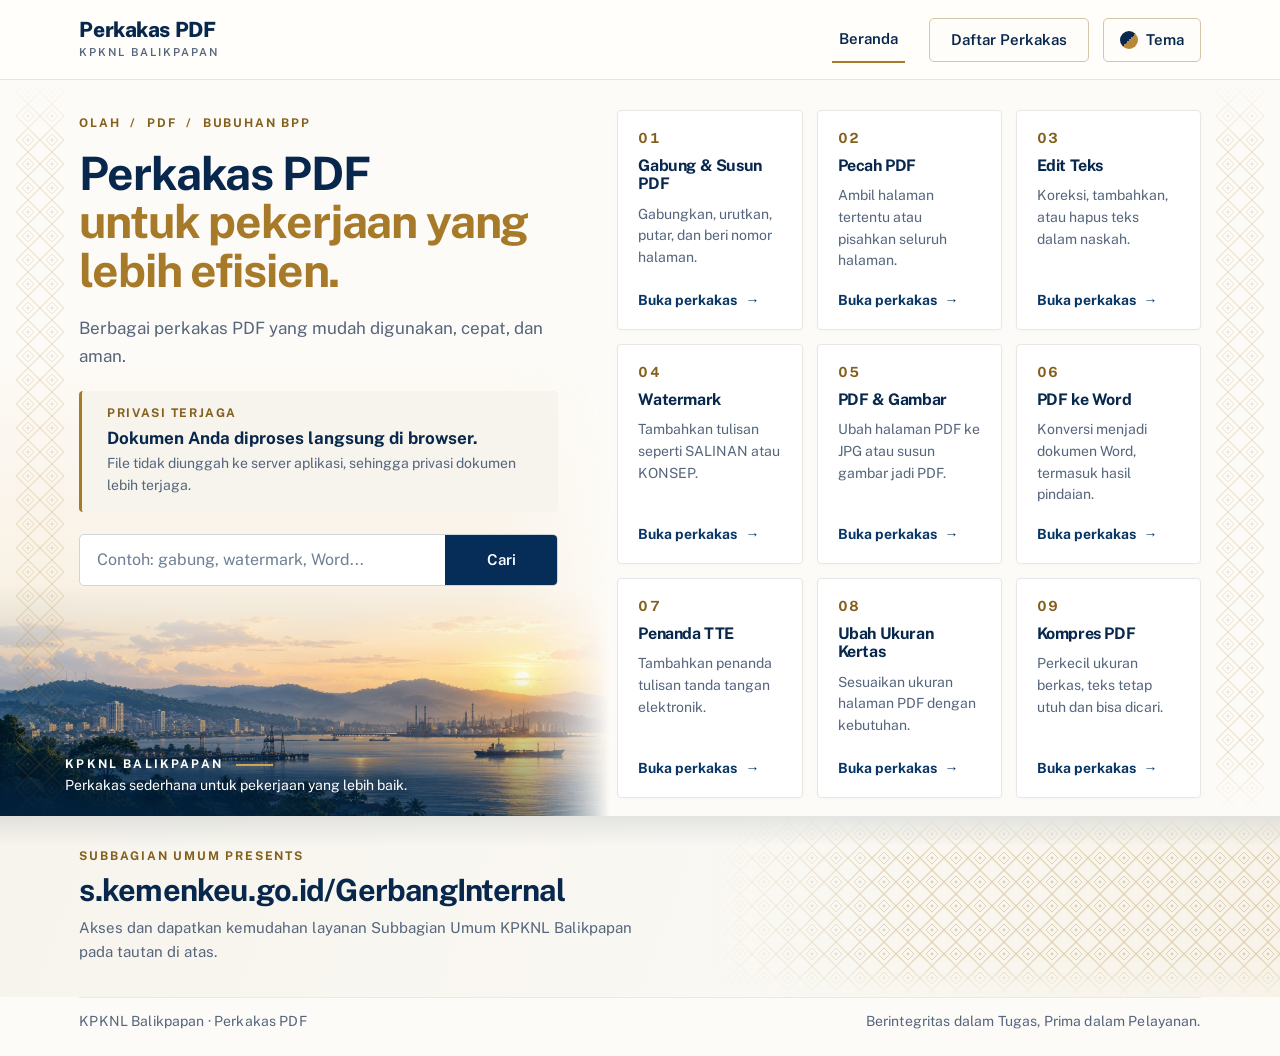
==== commit 37b48afe: "Tambah tiga tema dari banner baru dan tombol pengalih tema Tema - Tiga tema baru: Teras Ukir, Hutan " ====
--- a/index.html
+++ b/index.html
@@ -5,6 +5,7 @@
 <meta name="viewport" content="width=device-width, initial-scale=1">
 <meta name="description" content="Perkakas PDF KPKNL Balikpapan. Gabung, pecah, koreksi, konversi, kompres, dan kelola PDF langsung di peramban.">
 <title>Perkakas PDF — KPKNL Balikpapan</title>
+<script src="tema.js"></script>
 <link rel="stylesheet" href="gaya.css">
 <link rel="stylesheet" href="editorial.css">
 </head>
@@ -36,7 +37,7 @@
       </section>
 
       <figure class="editorial-lanskap">
-        <img src="banner-pelabuhan.jpg" alt="Pemandangan teluk saat matahari terbenam dengan perbukitan, gedung kota, dermaga, kilang, dan kapal" width="1800" height="720">
+        <div class="editorial-lanskap-gambar" data-banner-tema role="img" aria-label="Pemandangan teluk saat matahari terbenam dengan perbukitan, gedung kota, dermaga, kilang, dan kapal"></div>
         <figcaption>
           <span>KPKNL BALIKPAPAN <i aria-hidden="true"></i></span>
           <span>Perkakas sederhana untuk pekerjaan yang lebih baik.</span>
--- a/gaya.css
+++ b/gaya.css
@@ -49,6 +49,234 @@
   --bayangan-md: 0 3px 12px rgba(16, 43, 80, 0.07);
   --bayangan-lg: 0 10px 25px rgba(16, 43, 80, 0.10);
   --transisi: background-color .16s ease, border-color .16s ease, color .16s ease, box-shadow .16s ease;
+
+  /* Warna pendukung. Semuanya ikut berganti saat tema diganti, lihat bagian
+     "Tema" di bawah. Jangan menulis kode warna langsung di aturan lain. */
+  --latar-bening: rgba(253, 251, 247, 0);   /* --latar dengan alfa 0, untuk gradasi */
+  --menu-latar: #fffefa;
+  --menu-garis: #e8e4db;
+  --tombol-polos: #fffdfa;
+  --hover-hangat: #f9f5ed;
+  --kop-kiri: #f9f6ef;
+  --kop-kanan: #f8eddb;
+  --jatuhan-latar: #fbfaf6;
+  --jatuhan-garis: #abb9c9;
+  --teks-contoh: #6f7f94;       /* placeholder isian, kontras 4,0:1 */
+  --fokus-lembut: #cad9e8;
+  --mati-latar: #efede7;
+  --mati-garis: #e2ded4;
+  --kartu-garis: #e7e7e5;
+  --kartu-garis-hover: #c6a36a;
+  --kartu-latar-hover: #fffdf8;
+
+  /* Khusus beranda (dipakai editorial.css) */
+  --garis-editorial: #e9e5dd;
+  --cari-garis: #ced5da;
+  --cari-tombol: #062d58;
+  --cari-fokus: #c5a15b;
+  --tautan-kartu: #073565;
+  --emas-terang: #d4a34d;
+  --kosong-latar: #f8f4eb;
+  --kosong-garis: #aa8444;
+  --penutup-1: #f7f4ed;
+  --penutup-2: #faf8f3;
+  --penutup-3: #f7f3e9;
+  --kaki-garis: #eee9e0;
+  --bayang-teks: #102943;
+  /* Tiga angka R,G,B untuk warna yang dipakai dengan alfa: rgba(var(--rgb-x), .5) */
+  --rgb-gelap: 4, 33, 58;          /* bayangan dan lapisan gelap di atas foto */
+  --rgb-bayangan-kartu: 12, 46, 79;
+  --rgb-semburat: 240, 218, 185;   /* semburat hangat di belakang banner */
+  --rgb-semburat-2: 226, 214, 194;
+
+  /* Banner: satu gambar dipakai di beranda dan di kop halaman alat. */
+  --banner: url("banner-pelabuhan.jpg");
+  --banner-beranda-posisi: center 48%;
+  --banner-beranda-posisi-ponsel: 80% 48%;
+  --banner-kop-posisi: right 46%;
+  --banner-pita-posisi: center 52%;
+  /* Kepekatan lapisan gelap di bawah keterangan banner beranda. */
+  --banner-lapis-tengah: .18;
+  --banner-lapis-bawah: .5;
+}
+
+/* ============================================================
+   Tema
+   Tiap tema hanya mengganti nilai variabel warna dan gambar banner; tata
+   letak dan aturan lain tidak disentuh. Tema bawaan (Pelabuhan Senja) memakai
+   nilai di :root di atas. Tema dipilih lewat atribut data-tema pada <html>,
+   yang dipasang tema.js sebelum halaman digambar.
+   Menambah tema baru: salin satu blok di bawah, ganti nilainya, lalu
+   daftarkan di tema.js.
+   ============================================================ */
+/* Teras Ukir: nila senja dan jingga kayu berukir */
+:root[data-tema="teras"] {
+  --biru-tua: #2b2350;
+  --biru: #4b3f93;
+  --biru-hover: #3d3379;
+  --biru-muda: #f1eff8;
+  --emas: #c27a2e;
+  --emas-tua: #b06a1f;
+  --emas-teks: #8a5013;
+  --emas-muda: #faf4ec;
+  --emas-garis: #e3cbac;
+  --latar: #fdfaf6;
+  --latar-bening: rgba(253, 250, 246, 0);
+  --tinta: #2a2446;
+  --tinta-lembut: #5f5a79;
+  --garis: #eae3da;
+  --garis-fokus: #d6d2e2;
+  --menu-latar: #fffdfb;
+  --menu-garis: #ebe4dc;
+  --tombol-polos: #fffcf9;
+  --hover-hangat: #faf3ea;
+  --kop-kiri: #faf5ef;
+  --kop-kanan: #fbe7d3;
+  --jatuhan-latar: #fcf9f5;
+  --jatuhan-garis: #b7b2cc;
+  --teks-contoh: #77728f;
+  --fokus-lembut: #d5d0ea;
+  --mati-latar: #f0ede8;
+  --mati-garis: #e3ded6;
+  --kartu-garis: #e9e6e4;
+  --kartu-garis-hover: #cf9f6a;
+  --kartu-latar-hover: #fffcf8;
+  --garis-editorial: #ebe5dd;
+  --cari-garis: #d3cfdc;
+  --cari-tombol: #2b2350;
+  --cari-fokus: #d19a5c;
+  --tautan-kartu: #3a3074;
+  --emas-terang: #e2a257;
+  --kosong-latar: #faf3ea;
+  --kosong-garis: #b3783a;
+  --penutup-1: #f9f3ec;
+  --penutup-2: #fbf8f4;
+  --penutup-3: #f9f0e6;
+  --kaki-garis: #f0e9e0;
+  --bayang-teks: #1d1638;
+  --rgb-gelap: 38, 24, 40;
+  --rgb-bayangan-kartu: 43, 35, 80;
+  --rgb-semburat: 246, 205, 165;
+  --rgb-semburat-2: 236, 205, 180;
+  --banner: url("banner-teras.jpg");
+  --banner-beranda-posisi: center 50%;
+  --banner-beranda-posisi-ponsel: 78% 50%;
+  --banner-kop-posisi: right 50%;
+  --banner-pita-posisi: center 58%;
+}
+/* Hutan Hujan: hijau hutan dan keemasan cahaya pagi */
+:root[data-tema="hutan"] {
+  --biru-tua: #123a2b;
+  --biru: #1e6a4a;
+  --biru-hover: #17563b;
+  --biru-muda: #edf4ef;
+  --emas: #b48a30;
+  --emas-tua: #a17720;
+  --emas-teks: #775812;
+  --emas-muda: #f5f5ea;
+  --emas-garis: #d9cfa7;
+  --latar: #fbfcf7;
+  --latar-bening: rgba(251, 252, 247, 0);
+  --tinta: #173527;
+  --tinta-lembut: #526a5c;
+  --garis: #e3e7db;
+  --garis-fokus: #cddbd0;
+  --menu-latar: #fdfefa;
+  --menu-garis: #e4e8dc;
+  --tombol-polos: #fcfdf8;
+  --hover-hangat: #f4f6ea;
+  --kop-kiri: #f5f7ee;
+  --kop-kanan: #edf2da;
+  --jatuhan-latar: #f9fbf5;
+  --jatuhan-garis: #a9c0b0;
+  --teks-contoh: #6b8274;
+  --fokus-lembut: #cbe0d2;
+  --mati-latar: #eeefe8;
+  --mati-garis: #e0e3d8;
+  --kartu-garis: #e4e8e2;
+  --kartu-garis-hover: #c2ab66;
+  --kartu-latar-hover: #fdfef8;
+  --garis-editorial: #e4e8dc;
+  --cari-garis: #ccd8cf;
+  --cari-tombol: #123a2b;
+  --cari-fokus: #c5a85b;
+  --tautan-kartu: #175239;
+  --emas-terang: #dcb85a;
+  --kosong-latar: #f4f6ea;
+  --kosong-garis: #a58a3e;
+  --penutup-1: #f3f6ec;
+  --penutup-2: #f8faf4;
+  --penutup-3: #f1f4e4;
+  --kaki-garis: #e8ecdf;
+  --bayang-teks: #0c2a1e;
+  --rgb-gelap: 12, 40, 26;
+  --rgb-bayangan-kartu: 18, 58, 43;
+  --rgb-semburat: 226, 234, 194;
+  --rgb-semburat-2: 214, 224, 190;
+  --banner: url("banner-hutan.jpg");
+  --banner-beranda-posisi: center 46%;
+  --banner-beranda-posisi-ponsel: 15% 46%;
+  --banner-kop-posisi: right 30%;
+  --banner-pita-posisi: center 25%;
+  --banner-lapis-tengah: .3;
+  --banner-lapis-bawah: .68;
+}
+/* Mangrove: hijau toska perairan dan keemasan senja */
+:root[data-tema="mangrove"] {
+  --biru-tua: #0b3d46;
+  --biru: #13707d;
+  --biru-hover: #0e5a65;
+  --biru-muda: #eaf4f5;
+  --emas: #c18b2f;
+  --emas-tua: #ad7721;
+  --emas-teks: #825a12;
+  --emas-muda: #f8f5ea;
+  --emas-garis: #e0d0a9;
+  --latar: #fbfcfa;
+  --latar-bening: rgba(251, 252, 250, 0);
+  --tinta: #10373f;
+  --tinta-lembut: #4e6a70;
+  --garis: #dfe7e3;
+  --garis-fokus: #c8dbdd;
+  --menu-latar: #fdfefd;
+  --menu-garis: #e1e8e4;
+  --tombol-polos: #fcfdfb;
+  --hover-hangat: #f6f5e9;
+  --kop-kiri: #f2f8f6;
+  --kop-kanan: #f9ecd3;
+  --jatuhan-latar: #f8fbfa;
+  --jatuhan-garis: #a3c2c6;
+  --teks-contoh: #66838a;
+  --fokus-lembut: #c5e1e5;
+  --mati-latar: #edefec;
+  --mati-garis: #dfe3df;
+  --kartu-garis: #e2e8e6;
+  --kartu-garis-hover: #cfa864;
+  --kartu-latar-hover: #fffdf7;
+  --garis-editorial: #e2e8e3;
+  --cari-garis: #c9d9db;
+  --cari-tombol: #0b3d46;
+  --cari-fokus: #cfa457;
+  --tautan-kartu: #0d5560;
+  --emas-terang: #e2ac52;
+  --kosong-latar: #f6f5e9;
+  --kosong-garis: #ad8a40;
+  --penutup-1: #f1f7f5;
+  --penutup-2: #f8fbf9;
+  --penutup-3: #f8f1df;
+  --kaki-garis: #e5ebe7;
+  --bayang-teks: #062a31;
+  --rgb-gelap: 6, 44, 52;
+  --rgb-bayangan-kartu: 11, 61, 70;
+  --rgb-semburat: 248, 220, 170;
+  --rgb-semburat-2: 232, 222, 190;
+  --banner: url("banner-mangrove.jpg");
+  --banner-beranda-posisi: center 50%;
+  --banner-beranda-posisi-ponsel: 30% 50%;
+  --banner-kop-posisi: right 40%;
+  --banner-pita-posisi: center 55%;
+  --banner-lapis-tengah: .36;
+  --banner-lapis-bawah: .74;
 }
 
 * { box-sizing: border-box; }
@@ -107,8 +335,8 @@
   z-index: 100;
   isolation: isolate;
   overflow: visible;
-  background: #fffefa;
-  border-bottom: 1px solid #e8e4db;
+  background: var(--menu-latar);
+  border-bottom: 1px solid var(--menu-garis);
 }
 /* Kepala navigasi tetap bersih. Motif vertikal dipakai di pinggir halaman,
    bukan di atas teks/merek agar identitas tetap mudah dibaca. */
@@ -157,7 +385,7 @@
   align-items: center;
   gap: 8px;
   padding: 12px 21px;
-  background: #fffdfa;
+  background: var(--tombol-polos);
   border: 1px solid var(--emas-garis);
   border-radius: 5px;
   color: var(--biru-tua);
@@ -166,7 +394,7 @@
   transition: var(--transisi);
 }
 .menu-dropdown-btn:hover,
-.menu-dropdown-btn[aria-expanded="true"] { background: #f9f5ed; border-color: var(--emas-tua); }
+.menu-dropdown-btn[aria-expanded="true"] { background: var(--hover-hangat); border-color: var(--emas-tua); }
 .menu-dropdown-btn:focus-visible { outline: 3px solid var(--emas-tua); outline-offset: 3px; }
 .menu-dropdown-btn .panah { font-size: 11px; transition: transform .2s ease; }
 .menu-dropdown-wrapper.terbuka .menu-dropdown-btn .panah { transform: rotate(180deg); }
@@ -198,13 +426,49 @@
   transition: var(--transisi);
 }
 .menu-dropdown-content a:last-child { border-bottom: 0; }
-.menu-dropdown-content a:hover { background: #f9f5ed; }
+.menu-dropdown-content a:hover { background: var(--hover-hangat); }
 .menu-dropdown-content a.aktif {
   background: var(--emas-muda);
   border-left-color: var(--emas-tua);
   font-weight: 700;
 }
 .menu-dropdown-content a:focus-visible { outline: 3px solid var(--emas-tua); outline-offset: -3px; }
+
+/* Pengalih tema: tombol berbulatan dua warna di ujung kanan menu. */
+.menu-tema-btn { padding: 12px 16px; }
+.menu-tema-bulatan {
+  flex: none;
+  width: 18px;
+  height: 18px;
+  border-radius: 50%;
+  /* Pada tombol, bulatan memperlihatkan tema yang sedang dipakai. */
+  background: linear-gradient(135deg, var(--warna-1, var(--biru-tua)) 50%, var(--warna-2, var(--emas)) 50%);
+}
+.menu-tema .menu-dropdown-content { min-width: 220px; }
+.menu-tema-pilihan {
+  display: flex;
+  align-items: center;
+  gap: 12px;
+  width: 100%;
+  padding: 12px 18px;
+  color: var(--tinta);
+  font: 500 15px/1.3 var(--huruf-isi);
+  text-align: left;
+  background: none;
+  border: 0;
+  border-bottom: 1px solid var(--garis);
+  border-left: 3px solid transparent;
+  cursor: pointer;
+  transition: var(--transisi);
+}
+.menu-tema-pilihan:last-child { border-bottom: 0; }
+.menu-tema-pilihan:hover { background: var(--hover-hangat); }
+.menu-tema-pilihan[aria-checked="true"] {
+  background: var(--emas-muda);
+  border-left-color: var(--emas-tua);
+  font-weight: 700;
+}
+.menu-tema-pilihan:focus-visible { outline: 3px solid var(--emas-tua); outline-offset: -3px; }
 
 /* ---------- Kop halaman alat ----------
    Kop terang seperti bagian pembuka beranda, dengan label nomor perkakas
@@ -216,8 +480,8 @@
   position: relative;
   overflow: hidden;
   background:
-    linear-gradient(to bottom, rgba(253,251,247,0) 45%, var(--latar) 100%),
-    linear-gradient(100deg, #f9f6ef 0%, var(--latar) 40%, #f8eddb 100%);
+    linear-gradient(to bottom, var(--latar-bening) 45%, var(--latar) 100%),
+    linear-gradient(100deg, var(--kop-kiri) 0%, var(--latar) 40%, var(--kop-kanan) 100%);
   color: var(--biru-tua);
 }
 .kop::after {
@@ -229,7 +493,7 @@
   /* Tepi kiri foto mengikuti kolom teks (lebar 920px, teks sekitar 650px),
      jadi foto baru mulai muncul tepat setelah teks berakhir. */
   left: calc(max(0px, (100% - 920px) / 2) + 600px);
-  background: url("banner-pelabuhan.jpg") right 46% / auto 150% no-repeat;
+  background: var(--banner) var(--banner-kop-posisi) / auto 150% no-repeat;
   -webkit-mask-image:
     linear-gradient(to right, transparent 0, rgba(0,0,0,.06) 80px, #000 64%),
     linear-gradient(to bottom, #000 48%, transparent 98%);
@@ -345,8 +609,8 @@
 /* ---------- Kotak unggah ---------- */
 .jatuhan {
   padding: 44px 28px;
-  background: #fbfaf6;
-  border: 1.5px dashed #abb9c9;
+  background: var(--jatuhan-latar);
+  border: 1.5px dashed var(--jatuhan-garis);
   border-radius: var(--radius-md);
   text-align: center;
   cursor: pointer;
@@ -388,10 +652,10 @@
   border-radius: 5px;
   transition: var(--transisi);
 }
-input::placeholder, textarea::placeholder { color: #6f7f94; opacity: 1; }
+input::placeholder, textarea::placeholder { color: var(--teks-contoh); opacity: 1; }
 textarea { min-height: 120px; line-height: 1.6; resize: vertical; }
 input:focus-visible, select:focus-visible, textarea:focus-visible {
-  outline: 3px solid #cad9e8;
+  outline: 3px solid var(--fokus-lembut);
   outline-offset: 1px;
   border-color: var(--biru);
 }
@@ -419,15 +683,15 @@
 }
 .tombol:hover { background: var(--biru-hover); border-color: var(--biru-hover); }
 .tombol.sekunder { color: var(--biru-tua); background: var(--putih); border-color: var(--emas-garis); }
-.tombol.sekunder:hover { background: #f9f5ed; border-color: var(--emas-tua); }
+.tombol.sekunder:hover { background: var(--hover-hangat); border-color: var(--emas-tua); }
 .tombol.kecil { min-height: 38px; padding: 7px 15px; font-size: 14px; }
 .tombol:focus-visible { outline: 3px solid var(--emas-tua); outline-offset: 2px; }
 /* Tombol mati tetap terbaca supaya pengguna tahu tombol itu ada. */
 .tombol:disabled,
 .tombol.sekunder:disabled {
   color: var(--tinta-lembut);
-  background: #efede7;
-  border-color: #e2ded4;
+  background: var(--mati-latar);
+  border-color: var(--mati-garis);
   cursor: not-allowed;
 }
 
@@ -484,11 +748,11 @@
   color: inherit;
   text-decoration: none;
   background: var(--putih);
-  border: 1px solid #e7e7e5;
+  border: 1px solid var(--kartu-garis);
   border-radius: var(--radius-sm);
   transition: var(--transisi);
 }
-.kartu:hover { border-color: #c6a36a; background: #fffdf8; }
+.kartu:hover { border-color: var(--kartu-garis-hover); background: var(--kartu-latar-hover); }
 .kartu:focus-visible { outline: 3px solid var(--emas-tua); outline-offset: 3px; }
 .kartu strong {
   display: block;
@@ -549,7 +813,7 @@
   cursor: pointer;
   transition: var(--transisi);
 }
-.ubin-alat button:hover { background: #f9f5ed; border-color: var(--emas-tua); }
+.ubin-alat button:hover { background: var(--hover-hangat); border-color: var(--emas-tua); }
 .ubin-alat button:focus-visible { outline: 2px solid var(--emas-tua); outline-offset: 1px; }
 
 /* ---------- Daftar berkas ---------- */
@@ -599,7 +863,7 @@
     left: 0;
     bottom: auto;
     height: 136px;
-    background-position: center 52%;
+    background-position: var(--banner-pita-posisi);
     background-size: cover;
     -webkit-mask-image: linear-gradient(to bottom, #000 30%, transparent 96%);
     mask-image: linear-gradient(to bottom, #000 30%, transparent 96%);
@@ -614,6 +878,8 @@
   .menu-nama small { font-size: 10px; letter-spacing: .14em; }
   .menu-beranda { display: none; }
   .menu-dropdown-btn { padding: 11px 13px; font-size: 14px; }
+  .menu-tema-btn { padding: 11px; }
+  .menu-tema-teks { display: none; }
   .menu-dropdown-content { max-width: min(90vw, 320px); }
   .kop::after { height: 118px; }
   .kop-isi { padding: 96px 18px 28px; }
--- a/editorial.css
+++ b/editorial.css
@@ -5,12 +5,14 @@
  * Semua aturan beranda dibatasi ke body.beranda-editorial.
  */
 body.beranda-editorial {
-  --editorial-navy: #08274d;
-  --editorial-gold: #a77a2a;
-  --editorial-muted: #55657c;
-  --editorial-gold-text: #84601d;
-  --editorial-paper: #fdfbf7;
-  --editorial-line: #e9e5dd;
+  /* Warna beranda mengambil dari variabel di gaya.css, supaya ikut berganti
+     bersama tema. */
+  --editorial-navy: var(--biru-tua);
+  --editorial-gold: var(--emas-tua);
+  --editorial-muted: var(--tinta-lembut);
+  --editorial-gold-text: var(--emas-teks);
+  --editorial-paper: var(--latar);
+  --editorial-line: var(--garis-editorial);
   --editorial-gutter: clamp(18px, 6.2vw, 94px);
   --editorial-column-gap: clamp(22px, 3.85vw, 56px);
   margin: 0;
@@ -116,7 +118,7 @@
   margin: 0 0 21px;
 }
 .beranda-editorial .editorial-privasi {
-  background: #f7f4ed;
+  background: var(--emas-muda);
   border: 0;
   border-left: 3px solid var(--editorial-gold);
   border-radius: 4px;
@@ -157,10 +159,10 @@
   display: flex;
   overflow: hidden;
   background: white;
-  border: 1px solid #ced5da;
+  border: 1px solid var(--cari-garis);
   border-radius: 5px;
 }
-.beranda-editorial .editorial-cari-baris:focus-within { outline: 3px solid #cad9e8; outline-offset: 1px; }
+.beranda-editorial .editorial-cari-baris:focus-within { outline: 3px solid var(--fokus-lembut); outline-offset: 1px; }
 .beranda-editorial #cariAlat {
   flex: 1 1 auto;
   min-width: 0;
@@ -176,21 +178,21 @@
   min-height: 50px;
   padding: 12px 17px;
 }
-.beranda-editorial #cariAlat::placeholder { color: #6f7f94; opacity: 1; }
+.beranda-editorial #cariAlat::placeholder { color: var(--teks-contoh); opacity: 1; }
 .beranda-editorial .editorial-cari button {
   flex: none;
   min-width: 112px;
   min-height: 48px;
   border: 0;
   border-radius: 0;
-  background: #062d58;
+  background: var(--cari-tombol);
   color: white;
   font: 600 15px "Public Sans", sans-serif;
   cursor: pointer;
   padding: 10px 19px;
 }
-.beranda-editorial .editorial-cari button:hover { background: #16446e; }
-.beranda-editorial .editorial-cari button:focus-visible { outline: 3px solid #c5a15b; outline-offset: -3px; }
+.beranda-editorial .editorial-cari button:hover { background: var(--biru-hover); }
+.beranda-editorial .editorial-cari button:focus-visible { outline: 3px solid var(--cari-fokus); outline-offset: -3px; }
 .beranda-editorial .editorial-cari button span { display: none; }
 
 /* Semburat hangat di belakang banner: latar kertas beralih perlahan ke warna langit foto. */
@@ -202,7 +204,7 @@
   right: calc(var(--editorial-column-gap) * -.85);
   bottom: 0;
   height: clamp(380px, 36vw, 520px);
-  background: linear-gradient(to bottom, rgba(240,218,185,0), rgba(240,218,185,.34) 58%, rgba(226,214,194,.46));
+  background: linear-gradient(to bottom, rgba(var(--rgb-semburat),0), rgba(var(--rgb-semburat),.34) 58%, rgba(var(--rgb-semburat-2),.46));
   -webkit-mask-image: linear-gradient(to right, #000 80%, transparent);
   mask-image: linear-gradient(to right, #000 80%, transparent);
   pointer-events: none;
@@ -227,15 +229,15 @@
   content: "";
   position: absolute;
   inset: 37% 0 0;
-  background: linear-gradient(to bottom, transparent, rgba(4,33,58,.18) 45%, rgba(4,33,58,.5));
+  background: linear-gradient(to bottom, transparent, rgba(var(--rgb-gelap),var(--banner-lapis-tengah)) 45%, rgba(var(--rgb-gelap),var(--banner-lapis-bawah)));
   pointer-events: none;
 }
-.beranda-editorial .editorial-lanskap img {
-  display: block;
-  width: 100%;
-  height: 100%;
-  object-fit: cover;
-  object-position: center 48%;
+/* Gambar banner dipasang sebagai latar supaya bisa berganti mengikuti tema
+   (variabel --banner di gaya.css). Uraian gambarnya ada di aria-label. */
+.beranda-editorial .editorial-lanskap-gambar {
+  position: absolute;
+  inset: 0;
+  background: var(--banner) var(--banner-beranda-posisi) / cover no-repeat;
 }
 .beranda-editorial .editorial-lanskap figcaption {
   z-index: 2;
@@ -248,7 +250,7 @@
   gap: 4px;
   font-size: 14px;
   line-height: 1.4;
-  text-shadow: 0 1px 8px #102943;
+  text-shadow: 0 1px 8px var(--bayang-teks);
 }
 .beranda-editorial .editorial-lanskap figcaption span:first-child {
   font-size: 12px;
@@ -257,7 +259,7 @@
 }
 .beranda-editorial .editorial-lanskap figcaption i {
   display: inline-block;
-  background: #d4a34d;
+  background: var(--emas-terang);
   width: 37px;
   height: 2px;
   margin-left: 8px;
@@ -288,19 +290,19 @@
   min-width: 0;
   min-height: 180px;
   padding: 20px 20px 18px;
-  background: #fff;
-  border: 1px solid #e7e7e5;
+  background: var(--putih);
+  border: 1px solid var(--kartu-garis);
   border-radius: 4px;
   color: var(--editorial-navy);
   text-decoration: none;
-  box-shadow: 0 1px 6px rgba(12,46,79,.022);
+  box-shadow: 0 1px 6px rgba(var(--rgb-bayangan-kartu),.022);
   transition: border-color .16s ease, background-color .16s ease;
 }
 .beranda-editorial .editorial-kartu:hover {
-  border-color: #c6a36a;
-  background: #fffdf8;
+  border-color: var(--kartu-garis-hover);
+  background: var(--kartu-latar-hover);
   transform: none;
-  box-shadow: 0 1px 8px rgba(12,46,79,.045);
+  box-shadow: 0 1px 8px rgba(var(--rgb-bayangan-kartu),.045);
 }
 .beranda-editorial .editorial-kartu:focus-visible { outline: 3px solid var(--editorial-gold); outline-offset: 3px; }
 .beranda-editorial .editorial-kartu[hidden] { display: none !important; }
@@ -342,7 +344,7 @@
 .beranda-editorial .editorial-kartu .editorial-buka {
   margin-top: auto;
   padding-top: 17px;
-  color: #073565;
+  color: var(--tautan-kartu);
   font-size: 14px;
   font-weight: 700;
   line-height: 1.4;
@@ -355,9 +357,9 @@
   margin: 17px 0 0;
 }
 .beranda-editorial .editorial-kosong {
-  background: #f8f4eb;
+  background: var(--kosong-latar);
   padding: 18px 22px;
-  border-left: 3px solid #aa8444;
+  border-left: 3px solid var(--kosong-garis);
   color: var(--editorial-muted);
   font-size: 15px;
 }
@@ -367,7 +369,7 @@
 .beranda-editorial .editorial-penutup {
   margin: 0 calc(var(--editorial-gutter) * -1);
   padding: 31px var(--editorial-gutter) 33px;
-  background: linear-gradient(to bottom, rgba(4,33,58,.09), rgba(4,33,58,0) 30px), linear-gradient(110deg,#f7f4ed,#faf8f3 60%,#f7f3e9);
+  background: linear-gradient(to bottom, rgba(var(--rgb-gelap),.09), rgba(var(--rgb-gelap),0) 30px), linear-gradient(110deg,var(--penutup-1),var(--penutup-2) 60%,var(--penutup-3));
   border-top: 0;
   border-bottom: 0;
   border-radius: 0;
@@ -411,7 +413,7 @@
 }
 .beranda-editorial .editorial-kaki {
   margin: 0;
-  border-top: 1px solid #eee9e0;
+  border-top: 1px solid var(--kaki-garis);
   padding: 13px 0 23px;
   display: flex;
   justify-content: space-between;
@@ -464,7 +466,7 @@
     left: calc(var(--editorial-gutter) * -1);
     right: calc(var(--editorial-gutter) * -1);
     height: 30px;
-    background: linear-gradient(to bottom, rgba(4,33,58,.09), rgba(4,33,58,0));
+    background: linear-gradient(to bottom, rgba(var(--rgb-gelap),.09), rgba(var(--rgb-gelap),0));
     pointer-events: none;
   }
   .beranda-editorial .editorial-kartu-grid { grid-template-columns: repeat(3, minmax(0,1fr)); grid-auto-rows: minmax(185px,auto); }
@@ -492,7 +494,7 @@
   .beranda-editorial .editorial-kartu strong { font-size: 17px; }
   .beranda-editorial .editorial-kartu > span:nth-child(3) { font-size: 14px; }
   .beranda-editorial .editorial-lanskap { height: 225px; }
-  .beranda-editorial .editorial-lanskap img { object-position: 80% 48%; }
+  .beranda-editorial .editorial-lanskap-gambar { background-position: var(--banner-beranda-posisi-ponsel); }
 }
 @media (max-width: 440px) {
   .beranda-editorial .editorial-kartu-grid { grid-template-columns: 1fr; grid-auto-rows: auto; }
